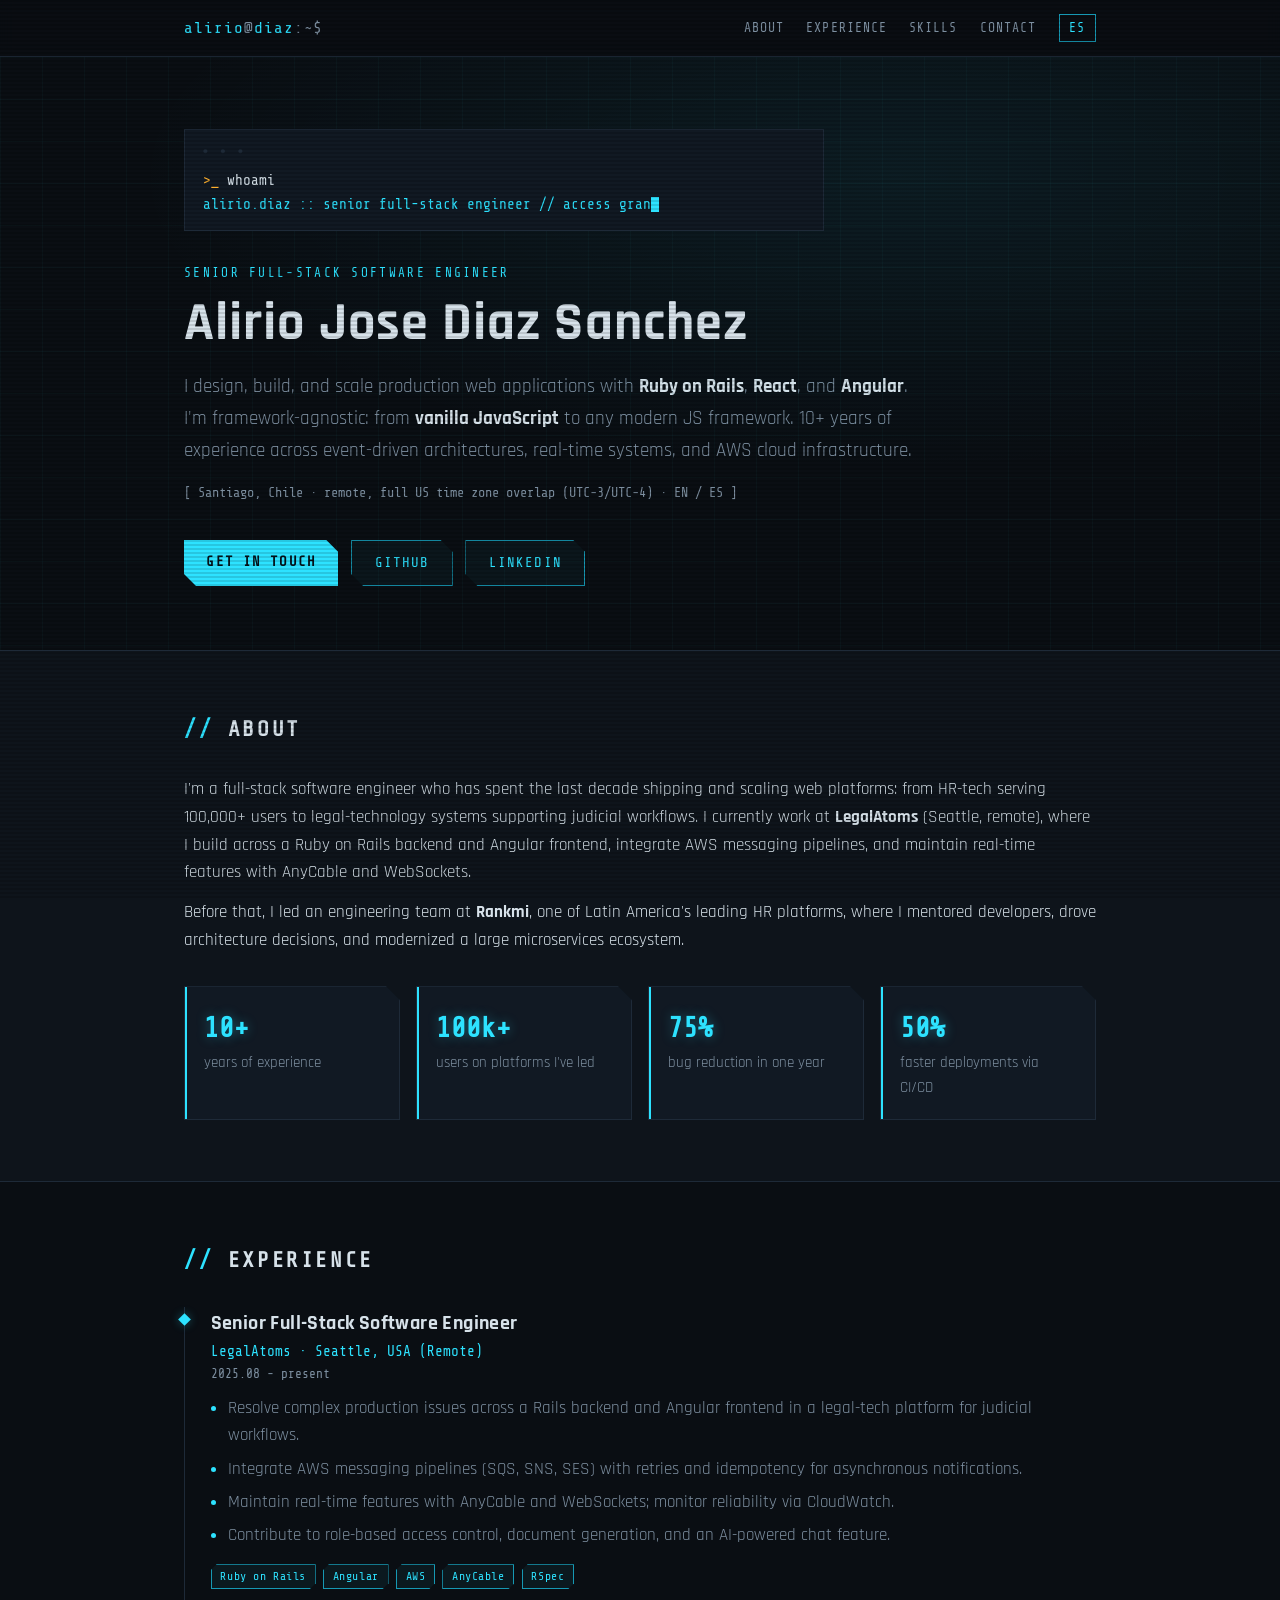
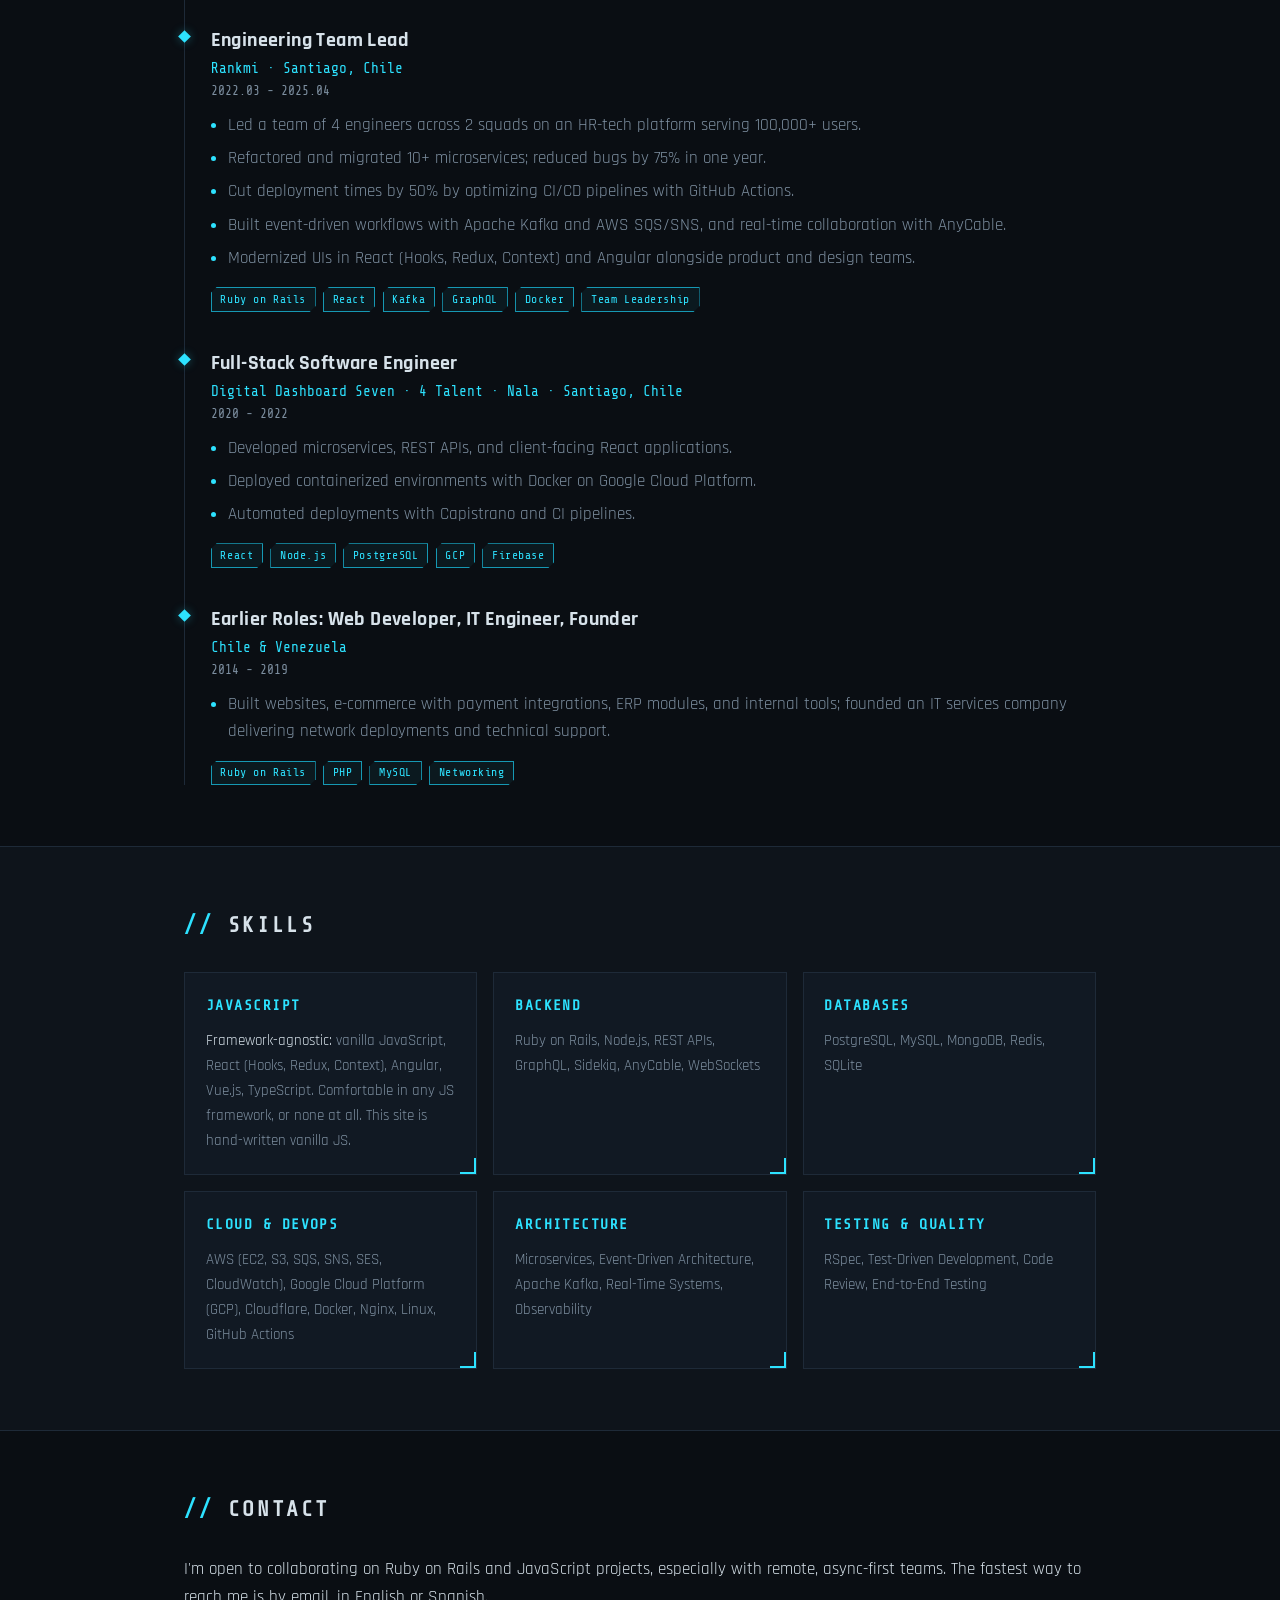
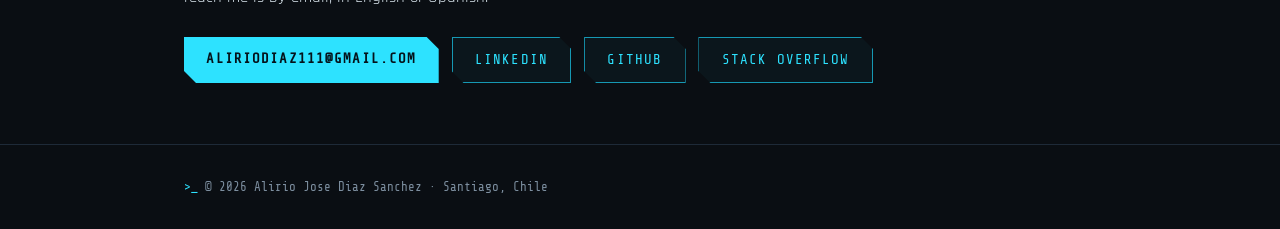
==== index.html @ b6ef4b98 "Add personal website: bilingual (EN/ES) portfolio with SEO Co-Authored-By: Claude Fable 5 <noreply@a" ====
<!DOCTYPE html>
<html lang="en">
<head>
  <meta charset="UTF-8">
  <meta name="viewport" content="width=device-width, initial-scale=1.0">
  <title>Alirio Diaz | Senior Full-Stack Software Engineer | Ruby on Rails · React · Angular</title>
  <meta name="description" content="Alirio Jose Diaz Sanchez is a Senior Full-Stack Software Engineer in Santiago, Chile with 10+ years of experience building and scaling web applications with Ruby on Rails, React, Angular, vanilla JavaScript, and AWS.">
  <meta name="author" content="Alirio Jose Diaz Sanchez">
  <meta name="theme-color" content="#0a0e13">
  <link rel="canonical" href="https://aliriods.github.io/">
  <link rel="alternate" hreflang="en" href="https://aliriods.github.io/">
  <link rel="alternate" hreflang="es" href="https://aliriods.github.io/es/">
  <link rel="alternate" hreflang="x-default" href="https://aliriods.github.io/">

  <!-- Open Graph -->
  <meta property="og:type" content="profile">
  <meta property="og:title" content="Alirio Diaz | Senior Full-Stack Software Engineer">
  <meta property="og:description" content="10+ years building and scaling production web applications with Ruby on Rails, React, Angular, and AWS. Framework-agnostic JavaScript engineer. Based in Santiago, Chile, remote and async-first.">
  <meta property="og:url" content="https://aliriods.github.io/">
  <meta property="og:site_name" content="Alirio Diaz">
  <meta property="og:locale" content="en_US">
  <meta property="og:locale:alternate" content="es_ES">

  <!-- Twitter Card -->
  <meta name="twitter:card" content="summary">
  <meta name="twitter:title" content="Alirio Diaz | Senior Full-Stack Software Engineer">
  <meta name="twitter:description" content="10+ years building and scaling production web applications with Ruby on Rails, React, Angular, and AWS.">

  <!-- Structured data: tells Google who you are -->
  <script type="application/ld+json">
  {
    "@context": "https://schema.org",
    "@type": "Person",
    "name": "Alirio Jose Diaz Sanchez",
    "alternateName": "Alirio Diaz",
    "jobTitle": "Senior Full-Stack Software Engineer",
    "url": "https://aliriods.github.io/",
    "email": "mailto:aliriodiaz111@gmail.com",
    "address": {
      "@type": "PostalAddress",
      "addressLocality": "Santiago",
      "addressCountry": "CL"
    },
    "worksFor": {
      "@type": "Organization",
      "name": "LegalAtoms"
    },
    "alumniOf": {
      "@type": "CollegeOrUniversity",
      "name": "Universidad Nacional Experimental Politécnica de la Fuerza Armada (UNEFA)"
    },
    "knowsAbout": ["Ruby on Rails", "React", "Angular", "JavaScript", "TypeScript", "PostgreSQL", "AWS", "Google Cloud Platform", "Cloudflare", "Apache Kafka", "Docker", "GraphQL", "Microservices", "Event-Driven Architecture"],
    "knowsLanguage": ["es", "en"],
    "sameAs": [
      "https://github.com/AlirioDS",
      "https://www.linkedin.com/in/alirio-diaz",
      "https://stackoverflow.com/users/6620037/alirio-diaz"
    ]
  }
  </script>

  <link rel="preconnect" href="https://fonts.googleapis.com">
  <link rel="preconnect" href="https://fonts.gstatic.com" crossorigin>
  <link href="https://fonts.googleapis.com/css2?family=Rajdhani:wght@400;600;700&family=Share+Tech+Mono&display=swap" rel="stylesheet">
  <link rel="stylesheet" href="style.css">
</head>
<body>

<nav>
  <div class="container">
    <a class="brand" href="#">alirio<span>@</span>diaz<span>:~$</span></a>
    <div class="links">
      <a href="#about">About</a>
      <a href="#experience">Experience</a>
      <a href="#skills">Skills</a>
      <a href="#contact">Contact</a>
      <a class="lang" href="/es/" hreflang="es" lang="es">ES</a>
    </div>
  </div>
</nav>

<header class="hero">
  <div class="container">
    <div class="terminal" aria-hidden="true">
      <span class="prompt">&gt;_</span> <span class="cmd">whoami</span>
      <span class="out" id="term-out" data-text="alirio.diaz :: senior full-stack engineer // access granted"></span>
    </div>
    <p class="kicker">Senior Full-Stack Software Engineer</p>
    <h1><span class="glitch" data-text="Alirio Jose Diaz Sanchez">Alirio Jose Diaz Sanchez</span></h1>
    <p class="tagline">I design, build, and scale production web applications with <strong>Ruby on Rails</strong>, <strong>React</strong>, and <strong>Angular</strong>. I'm framework-agnostic: from <strong>vanilla JavaScript</strong> to any modern JS framework. 10+ years of experience across event-driven architectures, real-time systems, and AWS cloud infrastructure.</p>
    <p class="meta">[ Santiago, Chile · remote, full US time zone overlap (UTC-3/UTC-4) · EN / ES ]</p>
    <div class="actions">
      <a class="btn primary" href="mailto:aliriodiaz111@gmail.com">Get in touch</a>
      <a class="btn ghost" href="https://github.com/AlirioDS" rel="me">GitHub</a>
      <a class="btn ghost" href="https://www.linkedin.com/in/alirio-diaz" rel="me">LinkedIn</a>
    </div>
  </div>
</header>

<section class="alt" id="about">
  <div class="container reveal">
    <h2>About</h2>
    <p>I'm a full-stack software engineer who has spent the last decade shipping and scaling web platforms: from HR-tech serving 100,000+ users to legal-technology systems supporting judicial workflows. I currently work at <strong>LegalAtoms</strong> (Seattle, remote), where I build across a Ruby on Rails backend and Angular frontend, integrate AWS messaging pipelines, and maintain real-time features with AnyCable and WebSockets.</p>
    <p style="margin-top:0.75rem;">Before that, I led an engineering team at <strong>Rankmi</strong>, one of Latin America's leading HR platforms, where I mentored developers, drove architecture decisions, and modernized a large microservices ecosystem.</p>
    <div class="stats">
      <div class="stat"><div class="num">10+</div><div class="label">years of experience</div></div>
      <div class="stat"><div class="num">100k+</div><div class="label">users on platforms I've led</div></div>
      <div class="stat"><div class="num">75%</div><div class="label">bug reduction in one year</div></div>
      <div class="stat"><div class="num">50%</div><div class="label">faster deployments via CI/CD</div></div>
    </div>
  </div>
</section>

<section id="experience">
  <div class="container">
    <h2>Experience</h2>

    <div class="job reveal">
      <h3>Senior Full-Stack Software Engineer</h3>
      <p class="org">LegalAtoms · Seattle, USA (Remote)</p>
      <p class="period">2025.08 - present</p>
      <ul>
        <li>Resolve complex production issues across a Rails backend and Angular frontend in a legal-tech platform for judicial workflows.</li>
        <li>Integrate AWS messaging pipelines (SQS, SNS, SES) with retries and idempotency for asynchronous notifications.</li>
        <li>Maintain real-time features with AnyCable and WebSockets; monitor reliability via CloudWatch.</li>
        <li>Contribute to role-based access control, document generation, and an AI-powered chat feature.</li>
      </ul>
      <div class="tags"><span class="tag">Ruby on Rails</span><span class="tag">Angular</span><span class="tag">AWS</span><span class="tag">AnyCable</span><span class="tag">RSpec</span></div>
    </div>

    <div class="job reveal">
      <h3>Engineering Team Lead</h3>
      <p class="org">Rankmi · Santiago, Chile</p>
      <p class="period">2022.03 - 2025.04</p>
      <ul>
        <li>Led a team of 4 engineers across 2 squads on an HR-tech platform serving 100,000+ users.</li>
        <li>Refactored and migrated 10+ microservices; reduced bugs by 75% in one year.</li>
        <li>Cut deployment times by 50% by optimizing CI/CD pipelines with GitHub Actions.</li>
        <li>Built event-driven workflows with Apache Kafka and AWS SQS/SNS, and real-time collaboration with AnyCable.</li>
        <li>Modernized UIs in React (Hooks, Redux, Context) and Angular alongside product and design teams.</li>
      </ul>
      <div class="tags"><span class="tag">Ruby on Rails</span><span class="tag">React</span><span class="tag">Kafka</span><span class="tag">GraphQL</span><span class="tag">Docker</span><span class="tag">Team Leadership</span></div>
    </div>

    <div class="job reveal">
      <h3>Full-Stack Software Engineer</h3>
      <p class="org">Digital Dashboard Seven · 4 Talent · Nala · Santiago, Chile</p>
      <p class="period">2020 - 2022</p>
      <ul>
        <li>Developed microservices, REST APIs, and client-facing React applications.</li>
        <li>Deployed containerized environments with Docker on Google Cloud Platform.</li>
        <li>Automated deployments with Capistrano and CI pipelines.</li>
      </ul>
      <div class="tags"><span class="tag">React</span><span class="tag">Node.js</span><span class="tag">PostgreSQL</span><span class="tag">GCP</span><span class="tag">Firebase</span></div>
    </div>

    <div class="job reveal">
      <h3>Earlier Roles: Web Developer, IT Engineer, Founder</h3>
      <p class="org">Chile &amp; Venezuela</p>
      <p class="period">2014 - 2019</p>
      <ul>
        <li>Built websites, e-commerce with payment integrations, ERP modules, and internal tools; founded an IT services company delivering network deployments and technical support.</li>
      </ul>
      <div class="tags"><span class="tag">Ruby on Rails</span><span class="tag">PHP</span><span class="tag">MySQL</span><span class="tag">Networking</span></div>
    </div>
  </div>
</section>

<section class="alt" id="skills">
  <div class="container">
    <h2>Skills</h2>
    <div class="skills-grid">
      <div class="skill-card reveal"><h3>JavaScript</h3><p><span class="hl">Framework-agnostic:</span> vanilla JavaScript, React (Hooks, Redux, Context), Angular, Vue.js, TypeScript. Comfortable in any JS framework, or none at all. This site is hand-written vanilla JS.</p></div>
      <div class="skill-card reveal"><h3>Backend</h3><p>Ruby on Rails, Node.js, REST APIs, GraphQL, Sidekiq, AnyCable, WebSockets</p></div>
      <div class="skill-card reveal"><h3>Databases</h3><p>PostgreSQL, MySQL, MongoDB, Redis, SQLite</p></div>
      <div class="skill-card reveal"><h3>Cloud &amp; DevOps</h3><p>AWS (EC2, S3, SQS, SNS, SES, CloudWatch), Google Cloud Platform (GCP), Cloudflare, Docker, Nginx, Linux, GitHub Actions</p></div>
      <div class="skill-card reveal"><h3>Architecture</h3><p>Microservices, Event-Driven Architecture, Apache Kafka, Real-Time Systems, Observability</p></div>
      <div class="skill-card reveal"><h3>Testing &amp; Quality</h3><p>RSpec, Test-Driven Development, Code Review, End-to-End Testing</p></div>
    </div>
  </div>
</section>

<section id="contact">
  <div class="container reveal">
    <h2>Contact</h2>
    <p>I'm open to collaborating on Ruby on Rails and JavaScript projects, especially with remote, async-first teams. The fastest way to reach me is by email, in English or Spanish.</p>
    <div class="contact-links">
      <a class="btn primary" href="mailto:aliriodiaz111@gmail.com">aliriodiaz111@gmail.com</a>
      <a class="btn ghost" href="https://www.linkedin.com/in/alirio-diaz" rel="me">LinkedIn</a>
      <a class="btn ghost" href="https://github.com/AlirioDS" rel="me">GitHub</a>
      <a class="btn ghost" href="https://stackoverflow.com/users/6620037/alirio-diaz" rel="me">Stack Overflow</a>
    </div>
  </div>
</section>

<footer>
  <div class="container">
    <span class="accent">&gt;_</span> © 2026 Alirio Jose Diaz Sanchez · Santiago, Chile
  </div>
</footer>

<script src="app.js"></script>
</body>
</html>
---- style.css ----
/* ── ctOS-inspired theme ─────────────────────────────────────── */
:root {
  --bg: #0a0e13;
  --bg-alt: #0e141b;
  --panel: #111923;
  --text: #d7e2ea;
  --text-muted: #7d8fa0;
  --accent: #2de2ff;
  --accent-dim: #1698b3;
  --accent-glow: rgba(45, 226, 255, 0.35);
  --warn: #ffb02e;
  --border: #1e2a38;
  --mono: "Share Tech Mono", Consolas, Monaco, monospace;
  --sans: "Rajdhani", "Segoe UI", sans-serif;
}
* { margin: 0; padding: 0; box-sizing: border-box; }
html { scroll-behavior: smooth; }
body {
  font-family: var(--sans);
  background: var(--bg);
  color: var(--text);
  line-height: 1.65;
  font-size: 1.05rem;
  overflow-x: hidden;
}

/* scanlines overlay */
body::after {
  content: "";
  position: fixed; inset: 0;
  pointer-events: none;
  background: repeating-linear-gradient(
    0deg, transparent 0 2px, rgba(0, 0, 0, 0.12) 2px 4px
  );
  z-index: 999;
}

.container { max-width: 960px; margin: 0 auto; padding: 0 1.5rem; }
::selection { background: var(--accent); color: #04121a; }

a { color: var(--accent); }

/* ── nav ─────────────────────────────────────────────────────── */
nav {
  position: sticky; top: 0; z-index: 10;
  background: rgba(10, 14, 19, 0.9);
  backdrop-filter: blur(8px);
  border-bottom: 1px solid var(--border);
}
nav .container { display: flex; align-items: center; justify-content: space-between; height: 3.5rem; }
nav .brand {
  font-family: var(--mono); font-size: 1rem;
  color: var(--accent); text-decoration: none; letter-spacing: 0.06em;
}
nav .brand span { color: var(--text-muted); }
nav .links { display: flex; align-items: center; }
nav .links a {
  color: var(--text-muted); text-decoration: none; margin-left: 1.4rem;
  font-family: var(--mono); font-size: 0.82rem; text-transform: uppercase; letter-spacing: 0.08em;
}
nav .links a:hover { color: var(--accent); text-shadow: 0 0 8px var(--accent-glow); }
nav .lang {
  border: 1px solid var(--accent-dim); padding: 0.15rem 0.6rem;
  color: var(--accent) !important;
}
nav .lang:hover { background: var(--accent); color: #04121a !important; }

/* ── hero ────────────────────────────────────────────────────── */
header.hero { padding: 4.5rem 0 4rem; position: relative; }
header.hero::before {
  content: "";
  position: absolute; inset: 0;
  background:
    radial-gradient(ellipse 60% 50% at 70% 20%, rgba(45, 226, 255, 0.07), transparent),
    linear-gradient(rgba(45,226,255,0.03) 1px, transparent 1px),
    linear-gradient(90deg, rgba(45,226,255,0.03) 1px, transparent 1px);
  background-size: auto, 42px 42px, 42px 42px;
  pointer-events: none;
}
.terminal {
  font-family: var(--mono); font-size: 0.9rem;
  border: 1px solid var(--border); background: var(--panel);
  padding: 0.85rem 1.1rem; margin-bottom: 2rem; max-width: 640px;
  position: relative;
}
.terminal::before {
  content: "● ● ●"; display: block; color: var(--border);
  font-size: 0.6rem; letter-spacing: 0.35em; margin-bottom: 0.6rem;
}
.terminal .prompt { color: var(--warn); }
.terminal .cmd { color: var(--text); }
.terminal .out { color: var(--accent); display: block; min-height: 1.4em; }
.cursor { display: inline-block; width: 0.55em; height: 1.05em; background: var(--accent); vertical-align: text-bottom; animation: blink 1s steps(1) infinite; }
@keyframes blink { 50% { opacity: 0; } }

.hero .kicker {
  font-family: var(--mono); color: var(--accent);
  letter-spacing: 0.18em; text-transform: uppercase; font-size: 0.8rem;
}
.hero h1 {
  font-size: clamp(2.1rem, 6vw, 3.4rem); line-height: 1.1;
  margin: 0.6rem 0 1.1rem; font-weight: 700; letter-spacing: 0.02em;
  position: relative;
}

/* glitch */
.glitch { position: relative; display: inline-block; }
.glitch::before, .glitch::after {
  content: attr(data-text);
  position: absolute; inset: 0; overflow: hidden;
  clip-path: inset(50% 0 50% 0); opacity: 0;
}
.glitch::before { color: var(--accent); transform: translate(-2px, -2px); }
.glitch::after { color: var(--warn); transform: translate(2px, 2px); }
.glitch.glitching::before, .glitch.glitching::after { opacity: 0.85; animation: glitch-slice 0.35s steps(3) both; }
@keyframes glitch-slice {
  0%   { clip-path: inset(10% 0 80% 0); }
  33%  { clip-path: inset(60% 0 15% 0); }
  66%  { clip-path: inset(30% 0 55% 0); }
  100% { clip-path: inset(85% 0 5% 0); }
}

.hero p.tagline { font-size: 1.2rem; color: var(--text-muted); max-width: 46rem; }
.hero p.tagline strong { color: var(--text); }
.hero .meta { margin-top: 1rem; color: var(--text-muted); font-family: var(--mono); font-size: 0.85rem; }
.hero .actions { margin-top: 2.2rem; display: flex; gap: 0.8rem; flex-wrap: wrap; }

.btn {
  display: inline-block; padding: 0.65rem 1.4rem; text-decoration: none;
  font-family: var(--mono); font-size: 0.88rem; text-transform: uppercase; letter-spacing: 0.08em;
  clip-path: polygon(0 0, calc(100% - 12px) 0, 100% 12px, 100% 100%, 12px 100%, 0 calc(100% - 12px));
  transition: box-shadow 0.15s, background 0.15s, color 0.15s;
}
.btn.primary { background: var(--accent); color: #04121a; font-weight: 700; }
.btn.primary:hover { box-shadow: 0 0 18px var(--accent-glow); }
.btn.ghost { border: 1px solid var(--accent-dim); color: var(--accent); background: rgba(45,226,255,0.04); }
.btn.ghost:hover { background: rgba(45,226,255,0.12); box-shadow: 0 0 12px var(--accent-glow); }

/* ── sections ────────────────────────────────────────────────── */
section { padding: 3.8rem 0; }
section.alt { background: var(--bg-alt); border-top: 1px solid var(--border); border-bottom: 1px solid var(--border); }
h2 {
  font-family: var(--mono); font-size: 1.35rem; margin-bottom: 1.8rem;
  text-transform: uppercase; letter-spacing: 0.12em; color: var(--text);
}
h2::before { content: "// "; color: var(--accent); }

/* fade-in only when JS is running — content stays visible without it */
.js .reveal { opacity: 0; transform: translateY(18px); transition: opacity 0.5s, transform 0.5s; }
.js .reveal.visible { opacity: 1; transform: none; }

/* stats */
.stats { display: grid; grid-template-columns: repeat(auto-fit, minmax(180px, 1fr)); gap: 1rem; margin-top: 2rem; }
.stat {
  background: var(--panel); border: 1px solid var(--border); padding: 1.2rem;
  position: relative;
  clip-path: polygon(0 0, calc(100% - 14px) 0, 100% 14px, 100% 100%, 0 100%);
}
.stat::before { content: ""; position: absolute; left: 0; top: 0; bottom: 0; width: 2px; background: var(--accent); }
.stat .num { font-family: var(--mono); font-size: 1.7rem; font-weight: 700; color: var(--accent); text-shadow: 0 0 12px var(--accent-glow); }
.stat .label { color: var(--text-muted); font-size: 0.92rem; }

/* experience */
.job { border-left: 1px solid var(--border); padding: 0 0 2.2rem 1.6rem; position: relative; }
.job:last-child { padding-bottom: 0; }
.job::before {
  content: ""; position: absolute; left: -5px; top: 8px;
  width: 9px; height: 9px; background: var(--accent);
  transform: rotate(45deg); box-shadow: 0 0 10px var(--accent-glow);
}
.job h3 { font-size: 1.25rem; font-weight: 700; letter-spacing: 0.02em; }
.job .org { color: var(--accent); font-family: var(--mono); font-size: 0.9rem; }
.job .period { color: var(--text-muted); font-family: var(--mono); font-size: 0.8rem; margin-bottom: 0.6rem; }
.job ul { margin: 0.5rem 0 0.9rem 1.1rem; color: var(--text-muted); }
.job li { margin-bottom: 0.35rem; }
.job li::marker { color: var(--accent); }
.tags { display: flex; flex-wrap: wrap; gap: 0.45rem; }
.tag {
  font-family: var(--mono); font-size: 0.72rem; letter-spacing: 0.05em;
  color: var(--accent); border: 1px solid var(--accent-dim);
  padding: 0.12rem 0.55rem; background: rgba(45,226,255,0.05);
  clip-path: polygon(6px 0, 100% 0, 100% calc(100% - 6px), calc(100% - 6px) 100%, 0 100%, 0 6px);
}

/* skills */
.skills-grid { display: grid; grid-template-columns: repeat(auto-fit, minmax(260px, 1fr)); gap: 1rem; }
.skill-card {
  background: var(--panel); border: 1px solid var(--border); padding: 1.3rem;
  position: relative;
}
.skill-card::after {
  content: ""; position: absolute; right: 0; bottom: 0;
  width: 14px; height: 14px;
  border-right: 2px solid var(--accent); border-bottom: 2px solid var(--accent);
}
.skill-card h3 { font-family: var(--mono); font-size: 0.92rem; margin-bottom: 0.6rem; color: var(--accent); text-transform: uppercase; letter-spacing: 0.1em; }
.skill-card p { color: var(--text-muted); font-size: 0.95rem; }
.skill-card .hl { color: var(--text); }

/* contact */
.contact-links { display: flex; flex-wrap: wrap; gap: 0.8rem; margin-top: 1.6rem; }

footer {
  border-top: 1px solid var(--border); padding: 2rem 0;
  color: var(--text-muted); font-family: var(--mono); font-size: 0.78rem;
}
footer .accent { color: var(--accent); }

@media (max-width: 640px) {
  nav .container {
    flex-wrap: wrap; height: auto;
    padding-top: 0.55rem; padding-bottom: 0.65rem; row-gap: 0.25rem;
  }
  nav .brand { font-size: 0.88rem; }
  nav .links { display: flex; flex-wrap: wrap; gap: 0.45rem 1rem; width: 100%; }
  nav .links a { margin-left: 0; font-size: 0.74rem; }
  header.hero { padding: 3rem 0 2.5rem; }
}
@media (prefers-reduced-motion: reduce) {
  .js .reveal { opacity: 1; transform: none; transition: none; }
  .cursor { animation: none; }
  .glitch.glitching::before, .glitch.glitching::after { animation: none; opacity: 0; }
}
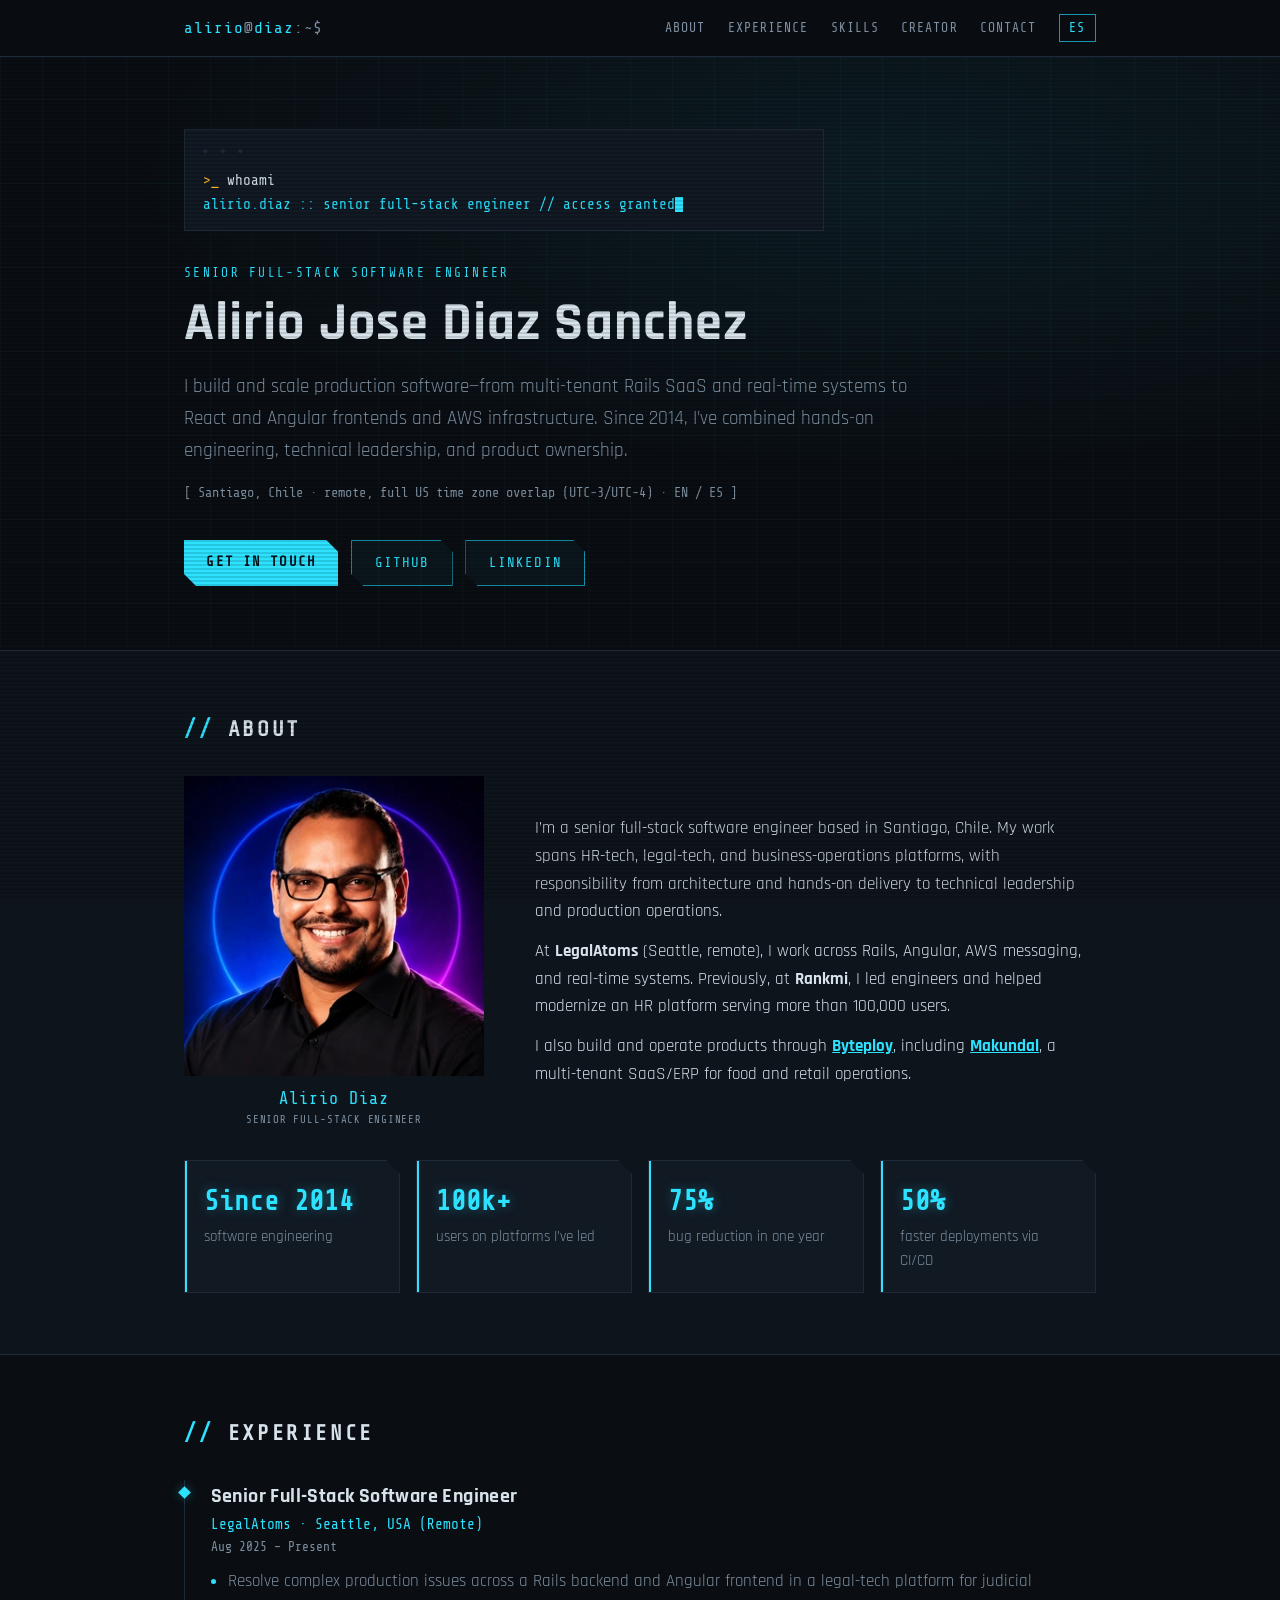
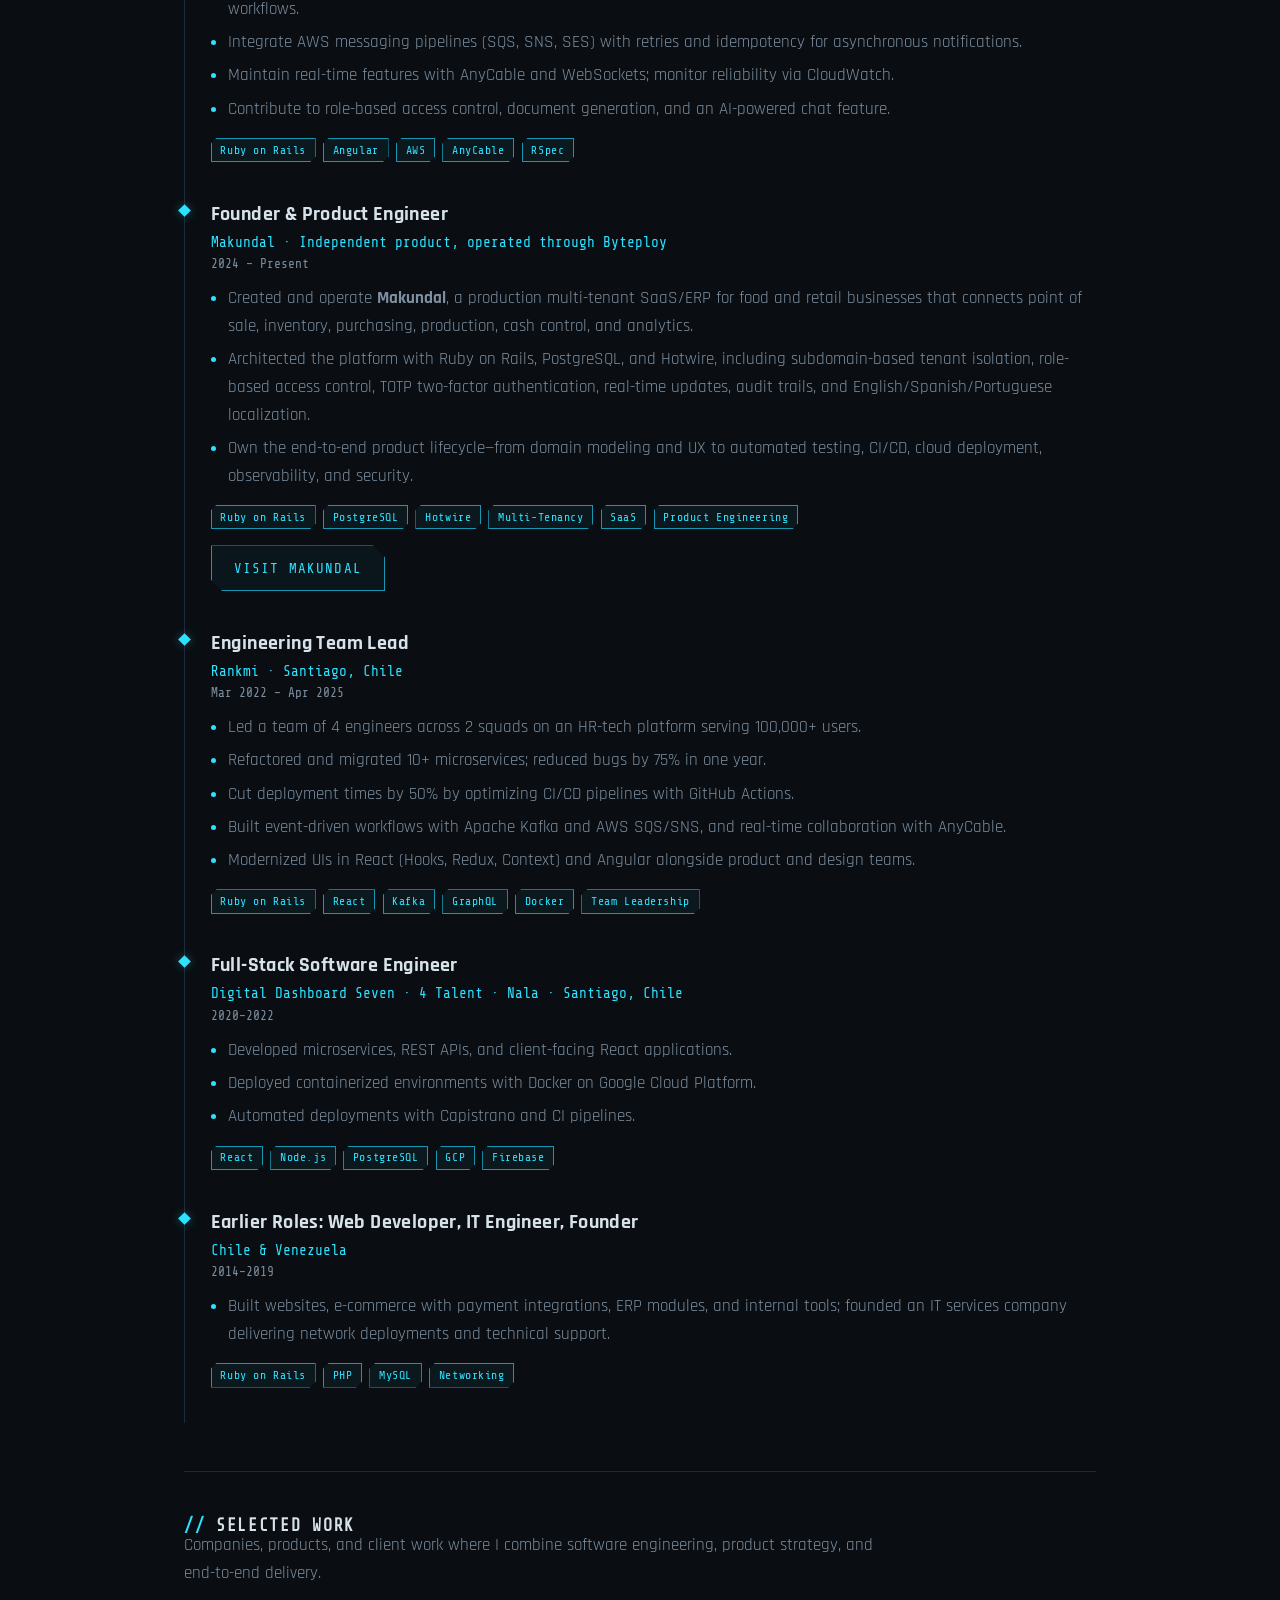
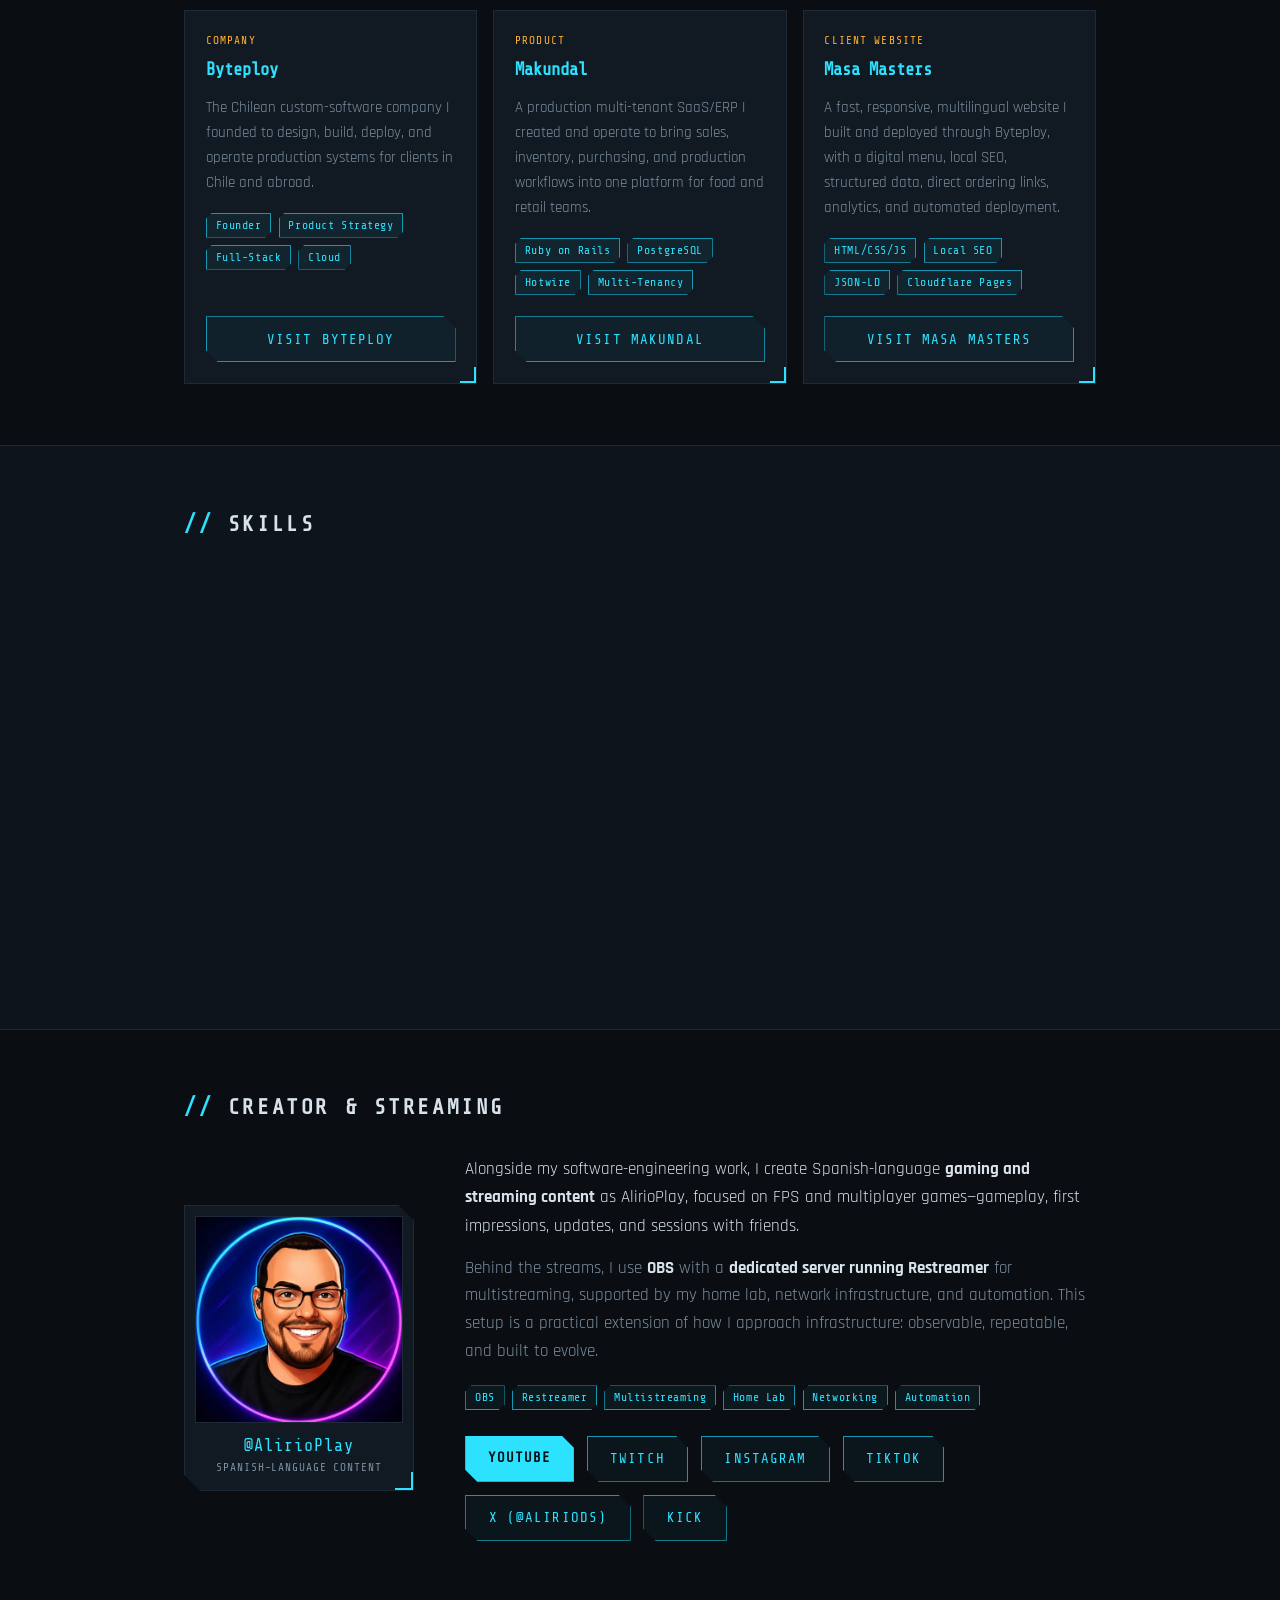
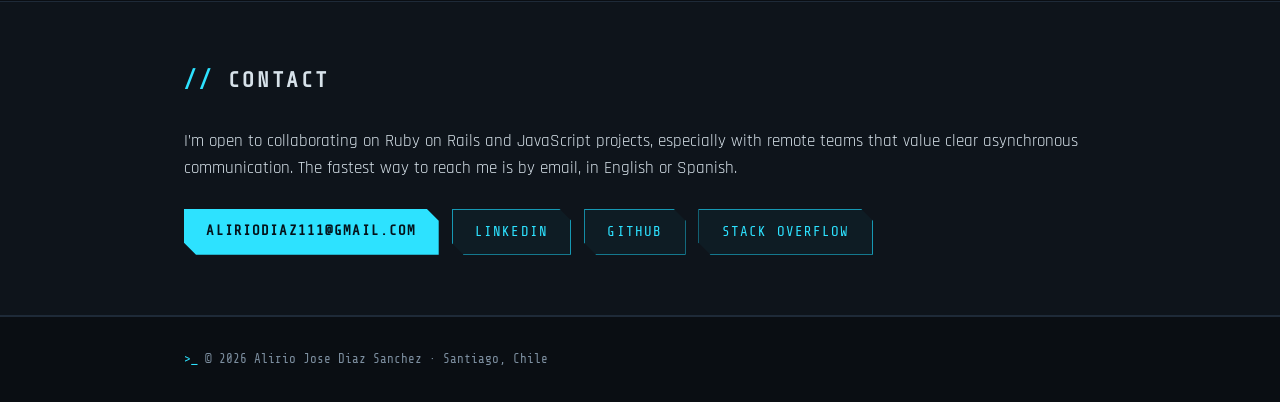
==== commit 33dcf9e6: "Add bilingual creator section and portfolio updates" ====
--- a/index.html
+++ b/index.html
@@ -3,10 +3,11 @@
 <head>
   <meta charset="UTF-8">
   <meta name="viewport" content="width=device-width, initial-scale=1.0">
-  <title>Alirio Diaz | Senior Full-Stack Software Engineer | Ruby on Rails · React · Angular</title>
-  <meta name="description" content="Alirio Jose Diaz Sanchez is a Senior Full-Stack Software Engineer in Santiago, Chile with 10+ years of experience building and scaling web applications with Ruby on Rails, React, Angular, vanilla JavaScript, and AWS.">
+  <title>Alirio Diaz | Senior Full-Stack Engineer — Rails &amp; JavaScript</title>
+  <meta name="description" content="Senior full-stack engineer in Santiago with 10+ years building Rails, React and AWS platforms. Founder of Byteploy and creator of the Makundal SaaS/ERP.">
   <meta name="author" content="Alirio Jose Diaz Sanchez">
   <meta name="theme-color" content="#0a0e13">
+  <link rel="icon" type="image/png" sizes="64x64" href="assets/favicon.png">
   <link rel="canonical" href="https://aliriods.github.io/">
   <link rel="alternate" hreflang="en" href="https://aliriods.github.io/">
   <link rel="alternate" hreflang="es" href="https://aliriods.github.io/es/">
@@ -14,54 +15,104 @@
 
   <!-- Open Graph -->
   <meta property="og:type" content="profile">
-  <meta property="og:title" content="Alirio Diaz | Senior Full-Stack Software Engineer">
-  <meta property="og:description" content="10+ years building and scaling production web applications with Ruby on Rails, React, Angular, and AWS. Framework-agnostic JavaScript engineer. Based in Santiago, Chile, remote and async-first.">
+  <meta property="og:title" content="Alirio Diaz | Senior Full-Stack Engineer — Rails &amp; JavaScript">
+  <meta property="og:description" content="Senior full-stack engineer in Santiago with 10+ years building Rails, React and AWS platforms. Founder of Byteploy and creator of the Makundal SaaS/ERP.">
   <meta property="og:url" content="https://aliriods.github.io/">
   <meta property="og:site_name" content="Alirio Diaz">
+  <meta property="og:image" content="https://aliriods.github.io/assets/alirio-diaz-profile.webp">
+  <meta property="og:image:width" content="1254">
+  <meta property="og:image:height" content="1254">
+  <meta property="og:image:alt" content="Professional portrait of Alirio Diaz">
   <meta property="og:locale" content="en_US">
   <meta property="og:locale:alternate" content="es_ES">
 
   <!-- Twitter Card -->
   <meta name="twitter:card" content="summary">
-  <meta name="twitter:title" content="Alirio Diaz | Senior Full-Stack Software Engineer">
-  <meta name="twitter:description" content="10+ years building and scaling production web applications with Ruby on Rails, React, Angular, and AWS.">
-
-  <!-- Structured data: tells Google who you are -->
+  <meta name="twitter:creator" content="@AlirioDS">
+  <meta name="twitter:title" content="Alirio Diaz | Senior Full-Stack Engineer — Rails &amp; JavaScript">
+  <meta name="twitter:description" content="Senior full-stack engineer in Santiago with 10+ years building Rails, React and AWS platforms. Founder of Byteploy and creator of the Makundal SaaS/ERP.">
+  <meta name="twitter:image" content="https://aliriods.github.io/assets/alirio-diaz-profile.webp">
+  <meta name="twitter:image:alt" content="Professional portrait of Alirio Diaz">
+
+  <!-- Structured data -->
   <script type="application/ld+json">
   {
     "@context": "https://schema.org",
-    "@type": "Person",
-    "name": "Alirio Jose Diaz Sanchez",
-    "alternateName": "Alirio Diaz",
-    "jobTitle": "Senior Full-Stack Software Engineer",
-    "url": "https://aliriods.github.io/",
-    "email": "mailto:aliriodiaz111@gmail.com",
-    "address": {
-      "@type": "PostalAddress",
-      "addressLocality": "Santiago",
-      "addressCountry": "CL"
-    },
-    "worksFor": {
-      "@type": "Organization",
-      "name": "LegalAtoms"
-    },
-    "alumniOf": {
-      "@type": "CollegeOrUniversity",
-      "name": "Universidad Nacional Experimental Politécnica de la Fuerza Armada (UNEFA)"
-    },
-    "knowsAbout": ["Ruby on Rails", "React", "Angular", "JavaScript", "TypeScript", "PostgreSQL", "AWS", "Google Cloud Platform", "Cloudflare", "Apache Kafka", "Docker", "GraphQL", "Microservices", "Event-Driven Architecture"],
-    "knowsLanguage": ["es", "en"],
-    "sameAs": [
-      "https://github.com/AlirioDS",
-      "https://www.linkedin.com/in/alirio-diaz",
-      "https://stackoverflow.com/users/6620037/alirio-diaz"
+    "@graph": [
+      {
+        "@type": "WebSite",
+        "@id": "https://aliriods.github.io/#website",
+        "url": "https://aliriods.github.io/",
+        "name": "Alirio Diaz",
+        "alternateName": ["AlirioDS", "aliriods.github.io"],
+        "inLanguage": ["en", "es"],
+        "creator": { "@id": "https://aliriods.github.io/#person" }
+      },
+      {
+        "@type": "ProfilePage",
+        "@id": "https://aliriods.github.io/#profile",
+        "url": "https://aliriods.github.io/",
+        "name": "Alirio Diaz | Senior Full-Stack Engineer",
+        "isPartOf": { "@id": "https://aliriods.github.io/#website" },
+        "inLanguage": "en",
+        "dateModified": "2026-08-31",
+        "mainEntity": { "@id": "https://aliriods.github.io/#person" }
+      },
+      {
+        "@type": "Person",
+        "@id": "https://aliriods.github.io/#person",
+        "name": "Alirio Jose Diaz Sanchez",
+        "alternateName": ["Alirio Diaz", "AlirioDS", "AlirioPlay"],
+        "description": "Senior full-stack engineer in Santiago with 10+ years building Rails, React and AWS platforms. Founder of Byteploy and creator of Makundal.",
+        "jobTitle": "Senior Full-Stack Software Engineer",
+        "url": "https://aliriods.github.io/",
+        "image": {
+          "@type": "ImageObject",
+          "url": "https://aliriods.github.io/assets/alirio-diaz-profile.webp",
+          "width": 1254,
+          "height": 1254,
+          "caption": "Professional portrait of Alirio Diaz"
+        },
+        "email": "mailto:aliriodiaz111@gmail.com",
+        "address": {
+          "@type": "PostalAddress",
+          "addressLocality": "Santiago",
+          "addressCountry": "CL"
+        },
+        "worksFor": {
+          "@type": "Organization",
+          "name": "LegalAtoms"
+        },
+        "affiliation": {
+          "@type": "Organization",
+          "name": "Byteploy Technology Services",
+          "url": "https://byteploy.com/"
+        },
+        "alumniOf": {
+          "@type": "CollegeOrUniversity",
+          "name": "Universidad Nacional Experimental Politécnica de la Fuerza Armada (UNEFA)"
+        },
+        "knowsAbout": ["Ruby on Rails", "React", "Angular", "JavaScript", "TypeScript", "PostgreSQL", "AWS", "Google Cloud Platform", "Cloudflare", "Apache Kafka", "Docker", "GraphQL", "Microservices", "Event-Driven Architecture", "Multi-Tenant SaaS", "ERP Systems", "Hotwire", "Product Engineering"],
+        "knowsLanguage": ["es", "en"],
+        "sameAs": [
+          "https://github.com/AlirioDS",
+          "https://www.linkedin.com/in/alirio-diaz",
+          "https://stackoverflow.com/users/6620037/alirio-diaz",
+          "https://www.youtube.com/@AlirioPlay",
+          "https://www.twitch.tv/alirioplay",
+          "https://www.instagram.com/alirioplay/",
+          "https://www.tiktok.com/@alirioplay",
+          "https://x.com/AlirioDS",
+          "https://kick.com/alirioplay"
+        ]
+      }
     ]
   }
   </script>
 
-  <link rel="preconnect" href="https://fonts.googleapis.com">
-  <link rel="preconnect" href="https://fonts.gstatic.com" crossorigin>
-  <link href="https://fonts.googleapis.com/css2?family=Rajdhani:wght@400;600;700&family=Share+Tech+Mono&display=swap" rel="stylesheet">
+  <link rel="preload" href="assets/fonts/rajdhani-latin-400.woff2" as="font" type="font/woff2" crossorigin>
+  <link rel="preload" href="assets/fonts/rajdhani-latin-700.woff2" as="font" type="font/woff2" crossorigin>
+  <link rel="preload" href="assets/fonts/share-tech-mono-latin-400.woff2" as="font" type="font/woff2" crossorigin>
   <link rel="stylesheet" href="style.css">
 </head>
 <body>
@@ -73,8 +124,9 @@
       <a href="#about">About</a>
       <a href="#experience">Experience</a>
       <a href="#skills">Skills</a>
+      <a href="#creator">Creator</a>
       <a href="#contact">Contact</a>
-      <a class="lang" href="/es/" hreflang="es" lang="es">ES</a>
+      <a class="lang" href="es/" hreflang="es" lang="es" aria-label="Switch to Spanish">ES</a>
     </div>
   </div>
 </nav>
@@ -87,24 +139,36 @@
     </div>
     <p class="kicker">Senior Full-Stack Software Engineer</p>
     <h1><span class="glitch" data-text="Alirio Jose Diaz Sanchez">Alirio Jose Diaz Sanchez</span></h1>
-    <p class="tagline">I design, build, and scale production web applications with <strong>Ruby on Rails</strong>, <strong>React</strong>, and <strong>Angular</strong>. I'm framework-agnostic: from <strong>vanilla JavaScript</strong> to any modern JS framework. 10+ years of experience across event-driven architectures, real-time systems, and AWS cloud infrastructure.</p>
+    <p class="tagline">I build and scale production software—from multi-tenant Rails SaaS and real-time systems to React and Angular frontends and AWS infrastructure. Since 2014, I’ve combined hands-on engineering, technical leadership, and product ownership.</p>
     <p class="meta">[ Santiago, Chile · remote, full US time zone overlap (UTC-3/UTC-4) · EN / ES ]</p>
     <div class="actions">
       <a class="btn primary" href="mailto:aliriodiaz111@gmail.com">Get in touch</a>
-      <a class="btn ghost" href="https://github.com/AlirioDS" rel="me">GitHub</a>
-      <a class="btn ghost" href="https://www.linkedin.com/in/alirio-diaz" rel="me">LinkedIn</a>
+      <a class="btn ghost" href="https://github.com/AlirioDS" target="_blank" rel="me noopener noreferrer" aria-label="GitHub (opens in a new tab)">GitHub</a>
+      <a class="btn ghost" href="https://www.linkedin.com/in/alirio-diaz" target="_blank" rel="me noopener noreferrer" aria-label="LinkedIn (opens in a new tab)">LinkedIn</a>
     </div>
   </div>
 </header>
 
 <section class="alt" id="about">
-  <div class="container reveal">
-    <h2>About</h2>
-    <p>I'm a full-stack software engineer who has spent the last decade shipping and scaling web platforms: from HR-tech serving 100,000+ users to legal-technology systems supporting judicial workflows. I currently work at <strong>LegalAtoms</strong> (Seattle, remote), where I build across a Ruby on Rails backend and Angular frontend, integrate AWS messaging pipelines, and maintain real-time features with AnyCable and WebSockets.</p>
-    <p style="margin-top:0.75rem;">Before that, I led an engineering team at <strong>Rankmi</strong>, one of Latin America's leading HR platforms, where I mentored developers, drove architecture decisions, and modernized a large microservices ecosystem.</p>
-    <div class="stats">
-      <div class="stat"><div class="num">10+</div><div class="label">years of experience</div></div>
-      <div class="stat"><div class="num">100k+</div><div class="label">users on platforms I've led</div></div>
+  <div class="container">
+    <h2 class="reveal">About</h2>
+    <div class="about-grid">
+      <figure class="professional-profile">
+        <img src="assets/alirio-diaz-profile.webp" srcset="assets/alirio-diaz-profile-320.webp 320w, assets/alirio-diaz-profile-640.webp 640w, assets/alirio-diaz-profile.webp 1254w" sizes="(max-width: 347px) calc(100vw - 3rem), 300px" alt="Professional portrait of Alirio Jose Diaz Sanchez" width="1254" height="1254" loading="lazy" decoding="async">
+        <figcaption>
+          <span class="profile-name">Alirio Diaz</span>
+          <span class="profile-role">Senior Full-Stack Engineer</span>
+        </figcaption>
+      </figure>
+      <div class="about-copy reveal">
+        <p>I’m a senior full-stack software engineer based in Santiago, Chile. My work spans HR-tech, legal-tech, and business-operations platforms, with responsibility from architecture and hands-on delivery to technical leadership and production operations.</p>
+        <p>At <strong>LegalAtoms</strong> (Seattle, remote), I work across Rails, Angular, AWS messaging, and real-time systems. Previously, at <strong>Rankmi</strong>, I led engineers and helped modernize an HR platform serving more than 100,000 users.</p>
+        <p>I also build and operate products through <a href="https://byteploy.com/" target="_blank" rel="noopener noreferrer" aria-label="Byteploy (opens in a new tab)"><strong>Byteploy</strong></a>, including <a href="https://makundal.com/" target="_blank" rel="noopener noreferrer" aria-label="Makundal (opens in a new tab)"><strong>Makundal</strong></a>, a multi-tenant SaaS/ERP for food and retail operations.</p>
+      </div>
+    </div>
+    <div class="stats reveal">
+      <div class="stat"><div class="num">Since 2014</div><div class="label">software engineering</div></div>
+      <div class="stat"><div class="num">100k+</div><div class="label">users on platforms I’ve led</div></div>
       <div class="stat"><div class="num">75%</div><div class="label">bug reduction in one year</div></div>
       <div class="stat"><div class="num">50%</div><div class="label">faster deployments via CI/CD</div></div>
     </div>
@@ -118,7 +182,7 @@
     <div class="job reveal">
       <h3>Senior Full-Stack Software Engineer</h3>
       <p class="org">LegalAtoms · Seattle, USA (Remote)</p>
-      <p class="period">2025.08 - present</p>
+      <p class="period">Aug 2025 – Present</p>
       <ul>
         <li>Resolve complex production issues across a Rails backend and Angular frontend in a legal-tech platform for judicial workflows.</li>
         <li>Integrate AWS messaging pipelines (SQS, SNS, SES) with retries and idempotency for asynchronous notifications.</li>
@@ -129,9 +193,24 @@
     </div>
 
     <div class="job reveal">
+      <h3>Founder &amp; Product Engineer</h3>
+      <p class="org">Makundal · Independent product, operated through Byteploy</p>
+      <p class="period">2024 – Present</p>
+      <ul>
+        <li>Created and operate <strong>Makundal</strong>, a production multi-tenant SaaS/ERP for food and retail businesses that connects point of sale, inventory, purchasing, production, cash control, and analytics.</li>
+        <li>Architected the platform with Ruby on Rails, PostgreSQL, and Hotwire, including subdomain-based tenant isolation, role-based access control, TOTP two-factor authentication, real-time updates, audit trails, and English/Spanish/Portuguese localization.</li>
+        <li>Own the end-to-end product lifecycle—from domain modeling and UX to automated testing, CI/CD, cloud deployment, observability, and security.</li>
+      </ul>
+      <div class="tags"><span class="tag">Ruby on Rails</span><span class="tag">PostgreSQL</span><span class="tag">Hotwire</span><span class="tag">Multi-Tenancy</span><span class="tag">SaaS</span><span class="tag">Product Engineering</span></div>
+      <div class="job-actions">
+        <a class="btn ghost" href="https://makundal.com/" target="_blank" rel="noopener noreferrer" aria-label="Visit Makundal (opens in a new tab)">Visit Makundal</a>
+      </div>
+    </div>
+
+    <div class="job reveal">
       <h3>Engineering Team Lead</h3>
       <p class="org">Rankmi · Santiago, Chile</p>
-      <p class="period">2022.03 - 2025.04</p>
+      <p class="period">Mar 2022 – Apr 2025</p>
       <ul>
         <li>Led a team of 4 engineers across 2 squads on an HR-tech platform serving 100,000+ users.</li>
         <li>Refactored and migrated 10+ microservices; reduced bugs by 75% in one year.</li>
@@ -145,7 +224,7 @@
     <div class="job reveal">
       <h3>Full-Stack Software Engineer</h3>
       <p class="org">Digital Dashboard Seven · 4 Talent · Nala · Santiago, Chile</p>
-      <p class="period">2020 - 2022</p>
+      <p class="period">2020–2022</p>
       <ul>
         <li>Developed microservices, REST APIs, and client-facing React applications.</li>
         <li>Deployed containerized environments with Docker on Google Cloud Platform.</li>
@@ -157,11 +236,47 @@
     <div class="job reveal">
       <h3>Earlier Roles: Web Developer, IT Engineer, Founder</h3>
       <p class="org">Chile &amp; Venezuela</p>
-      <p class="period">2014 - 2019</p>
+      <p class="period">2014–2019</p>
       <ul>
         <li>Built websites, e-commerce with payment integrations, ERP modules, and internal tools; founded an IT services company delivering network deployments and technical support.</li>
       </ul>
       <div class="tags"><span class="tag">Ruby on Rails</span><span class="tag">PHP</span><span class="tag">MySQL</span><span class="tag">Networking</span></div>
+    </div>
+
+    <div class="selected-work">
+      <h3 class="work-heading reveal">Selected Work</h3>
+      <p class="work-intro reveal">Companies, products, and client work where I combine software engineering, product strategy, and end-to-end delivery.</p>
+      <div class="work-grid">
+        <article class="work-card reveal">
+          <p class="work-type">Company</p>
+          <h4>Byteploy</h4>
+          <p>The Chilean custom-software company I founded to design, build, deploy, and operate production systems for clients in Chile and abroad.</p>
+          <div class="tags"><span class="tag">Founder</span><span class="tag">Product Strategy</span><span class="tag">Full-Stack</span><span class="tag">Cloud</span></div>
+          <div class="work-actions">
+            <a class="btn ghost" href="https://byteploy.com/" target="_blank" rel="noopener noreferrer" aria-label="Visit Byteploy (opens in a new tab)">Visit Byteploy</a>
+          </div>
+        </article>
+
+        <article class="work-card reveal">
+          <p class="work-type">Product</p>
+          <h4>Makundal</h4>
+          <p>A production multi-tenant SaaS/ERP I created and operate to bring sales, inventory, purchasing, and production workflows into one platform for food and retail teams.</p>
+          <div class="tags"><span class="tag">Ruby on Rails</span><span class="tag">PostgreSQL</span><span class="tag">Hotwire</span><span class="tag">Multi-Tenancy</span></div>
+          <div class="work-actions">
+            <a class="btn ghost" href="https://makundal.com/" target="_blank" rel="noopener noreferrer" aria-label="Visit Makundal (opens in a new tab)">Visit Makundal</a>
+          </div>
+        </article>
+
+        <article class="work-card reveal">
+          <p class="work-type">Client Website</p>
+          <h4>Masa Masters</h4>
+          <p>A fast, responsive, multilingual website I built and deployed through Byteploy, with a digital menu, local SEO, structured data, direct ordering links, analytics, and automated deployment.</p>
+          <div class="tags"><span class="tag">HTML/CSS/JS</span><span class="tag">Local SEO</span><span class="tag">JSON-LD</span><span class="tag">Cloudflare Pages</span></div>
+          <div class="work-actions">
+            <a class="btn ghost" href="https://masamasters.cl/" target="_blank" rel="noopener noreferrer" aria-label="Visit Masa Masters (opens in a new tab)">Visit Masa Masters</a>
+          </div>
+        </article>
+      </div>
     </div>
   </div>
 </section>
@@ -180,15 +295,45 @@
   </div>
 </section>
 
-<section id="contact">
+<section id="creator">
+  <div class="container">
+    <h2 class="reveal">Creator &amp; Streaming</h2>
+    <div class="creator-grid">
+      <figure class="creator-profile reveal">
+        <img src="assets/alirioplay-avatar.webp" alt="Illustrated AlirioPlay avatar" width="480" height="480" loading="lazy" decoding="async">
+        <figcaption>
+          <span class="creator-handle">@AlirioPlay</span>
+          <span class="creator-language">Spanish-language content</span>
+        </figcaption>
+      </figure>
+      <div class="creator-copy reveal">
+        <p class="creator-lede">Alongside my software-engineering work, I create Spanish-language <strong>gaming and streaming content</strong> as AlirioPlay, focused on FPS and multiplayer games—gameplay, first impressions, updates, and sessions with friends.</p>
+        <p>Behind the streams, I use <strong>OBS</strong> with a <strong>dedicated server running Restreamer</strong> for multistreaming, supported by my home lab, network infrastructure, and automation. This setup is a practical extension of how I approach infrastructure: observable, repeatable, and built to evolve.</p>
+        <div class="tags">
+          <span class="tag">OBS</span><span class="tag">Restreamer</span><span class="tag">Multistreaming</span><span class="tag">Home Lab</span><span class="tag">Networking</span><span class="tag">Automation</span>
+        </div>
+        <div class="creator-links">
+          <a class="btn primary" href="https://www.youtube.com/@AlirioPlay" target="_blank" rel="me noopener noreferrer" aria-label="YouTube (opens in a new tab)">YouTube</a>
+          <a class="btn ghost" href="https://www.twitch.tv/alirioplay" target="_blank" rel="me noopener noreferrer" aria-label="Twitch (opens in a new tab)">Twitch</a>
+          <a class="btn ghost" href="https://www.instagram.com/alirioplay/" target="_blank" rel="me noopener noreferrer" aria-label="Instagram (opens in a new tab)">Instagram</a>
+          <a class="btn ghost" href="https://www.tiktok.com/@alirioplay" target="_blank" rel="me noopener noreferrer" aria-label="TikTok (opens in a new tab)">TikTok</a>
+          <a class="btn ghost" href="https://x.com/AlirioDS" target="_blank" rel="me noopener noreferrer" aria-label="X (@AlirioDS, opens in a new tab)">X (@AlirioDS)</a>
+          <a class="btn ghost" href="https://kick.com/alirioplay" target="_blank" rel="me noopener noreferrer" aria-label="Kick (opens in a new tab)">Kick</a>
+        </div>
+      </div>
+    </div>
+  </div>
+</section>
+
+<section class="alt" id="contact">
   <div class="container reveal">
     <h2>Contact</h2>
-    <p>I'm open to collaborating on Ruby on Rails and JavaScript projects, especially with remote, async-first teams. The fastest way to reach me is by email, in English or Spanish.</p>
+    <p>I’m open to collaborating on Ruby on Rails and JavaScript projects, especially with remote teams that value clear asynchronous communication. The fastest way to reach me is by email, in English or Spanish.</p>
     <div class="contact-links">
       <a class="btn primary" href="mailto:aliriodiaz111@gmail.com">aliriodiaz111@gmail.com</a>
-      <a class="btn ghost" href="https://www.linkedin.com/in/alirio-diaz" rel="me">LinkedIn</a>
-      <a class="btn ghost" href="https://github.com/AlirioDS" rel="me">GitHub</a>
-      <a class="btn ghost" href="https://stackoverflow.com/users/6620037/alirio-diaz" rel="me">Stack Overflow</a>
+      <a class="btn ghost" href="https://www.linkedin.com/in/alirio-diaz" target="_blank" rel="me noopener noreferrer" aria-label="LinkedIn (opens in a new tab)">LinkedIn</a>
+      <a class="btn ghost" href="https://github.com/AlirioDS" target="_blank" rel="me noopener noreferrer" aria-label="GitHub (opens in a new tab)">GitHub</a>
+      <a class="btn ghost" href="https://stackoverflow.com/users/6620037/alirio-diaz" target="_blank" rel="me noopener noreferrer" aria-label="Stack Overflow (opens in a new tab)">Stack Overflow</a>
     </div>
   </div>
 </section>
--- a/style.css
+++ b/style.css
@@ -1,4 +1,26 @@
 /* ── ctOS-inspired theme ─────────────────────────────────────── */
+@font-face {
+  font-family: "Rajdhani";
+  src: url("assets/fonts/rajdhani-latin-400.woff2") format("woff2");
+  font-style: normal;
+  font-weight: 400;
+  font-display: optional;
+}
+@font-face {
+  font-family: "Rajdhani";
+  src: url("assets/fonts/rajdhani-latin-700.woff2") format("woff2");
+  font-style: normal;
+  font-weight: 700;
+  font-display: optional;
+}
+@font-face {
+  font-family: "Share Tech Mono";
+  src: url("assets/fonts/share-tech-mono-latin-400.woff2") format("woff2");
+  font-style: normal;
+  font-weight: 400;
+  font-display: optional;
+}
+
 :root {
   --bg: #0a0e13;
   --bg-alt: #0e141b;
@@ -39,10 +61,11 @@
 ::selection { background: var(--accent); color: #04121a; }
 
 a { color: var(--accent); }
+a:focus-visible { outline: 2px solid var(--warn); outline-offset: 3px; }
 
 /* ── nav ─────────────────────────────────────────────────────── */
 nav {
-  position: sticky; top: 0; z-index: 10;
+  position: sticky; top: 0; z-index: 1001;
   background: rgba(10, 14, 19, 0.9);
   backdrop-filter: blur(8px);
   border-bottom: 1px solid var(--border);
@@ -89,7 +112,7 @@
 }
 .terminal .prompt { color: var(--warn); }
 .terminal .cmd { color: var(--text); }
-.terminal .out { color: var(--accent); display: block; min-height: 1.4em; }
+.terminal .out { color: var(--accent); display: block; min-height: 1.65em; }
 .cursor { display: inline-block; width: 0.55em; height: 1.05em; background: var(--accent); vertical-align: text-bottom; animation: blink 1s steps(1) infinite; }
 @keyframes blink { 50% { opacity: 0; } }
 
@@ -135,9 +158,14 @@
 .btn.primary:hover { box-shadow: 0 0 18px var(--accent-glow); }
 .btn.ghost { border: 1px solid var(--accent-dim); color: var(--accent); background: rgba(45,226,255,0.04); }
 .btn.ghost:hover { background: rgba(45,226,255,0.12); box-shadow: 0 0 12px var(--accent-glow); }
+.btn:focus-visible {
+  outline: none;
+  box-shadow: inset 0 0 0 2px #04121a, inset 0 0 0 4px var(--warn);
+}
 
 /* ── sections ────────────────────────────────────────────────── */
 section { padding: 3.8rem 0; }
+section[id] { scroll-margin-top: 3.5rem; }
 section.alt { background: var(--bg-alt); border-top: 1px solid var(--border); border-bottom: 1px solid var(--border); }
 h2 {
   font-family: var(--mono); font-size: 1.35rem; margin-bottom: 1.8rem;
@@ -148,6 +176,31 @@
 /* fade-in only when JS is running — content stays visible without it */
 .js .reveal { opacity: 0; transform: translateY(18px); transition: opacity 0.5s, transform 0.5s; }
 .js .reveal.visible { opacity: 1; transform: none; }
+
+/* about */
+.about-grid {
+  display: grid; grid-template-columns: minmax(240px, 300px) minmax(0, 1fr);
+  gap: clamp(1.8rem, 5vw, 3.2rem); align-items: center;
+}
+.about-copy p + p { margin-top: 0.75rem; }
+.professional-profile {
+  margin: 0;
+}
+.professional-profile img {
+  display: block; width: 100%; height: auto; aspect-ratio: 1 / 1;
+  position: relative; z-index: 1000;
+  transform: none; filter: none; clip-path: none;
+}
+.professional-profile figcaption {
+  display: flex; flex-direction: column; align-items: center;
+  padding: 0.75rem 0.35rem 0; font-family: var(--mono); line-height: 1.35;
+  text-align: center;
+}
+.profile-name { color: var(--accent); letter-spacing: 0.06em; }
+.profile-role {
+  margin-top: 0.15rem; color: var(--text-muted); font-size: 0.67rem;
+  letter-spacing: 0.07em; text-transform: uppercase;
+}
 
 /* stats */
 .stats { display: grid; grid-template-columns: repeat(auto-fit, minmax(180px, 1fr)); gap: 1rem; margin-top: 2rem; }
@@ -174,6 +227,7 @@
 .job ul { margin: 0.5rem 0 0.9rem 1.1rem; color: var(--text-muted); }
 .job li { margin-bottom: 0.35rem; }
 .job li::marker { color: var(--accent); }
+.job-actions { display: flex; flex-wrap: wrap; gap: 0.8rem; margin-top: 1rem; }
 .tags { display: flex; flex-wrap: wrap; gap: 0.45rem; }
 .tag {
   font-family: var(--mono); font-size: 0.72rem; letter-spacing: 0.05em;
@@ -182,6 +236,34 @@
   clip-path: polygon(6px 0, 100% 0, 100% calc(100% - 6px), calc(100% - 6px) 100%, 0 100%, 0 6px);
 }
 
+/* selected work */
+.selected-work { margin-top: 3rem; padding-top: 2.5rem; border-top: 1px solid var(--border); }
+.work-heading {
+  font-family: var(--mono); font-size: 1.05rem; color: var(--text);
+  letter-spacing: 0.1em; text-transform: uppercase;
+}
+.work-heading::before { content: "// "; color: var(--accent); }
+.work-intro { max-width: 44rem; margin: -0.45rem 0 1.4rem; color: var(--text-muted); }
+.work-grid { display: grid; grid-template-columns: 1fr; gap: 1rem; }
+.work-card {
+  display: flex; flex-direction: column; min-width: 0; padding: 1.3rem;
+  background: var(--panel); border: 1px solid var(--border); position: relative;
+}
+.work-card::after {
+  content: ""; position: absolute; right: 0; bottom: 0;
+  width: 14px; height: 14px;
+  border-right: 2px solid var(--accent); border-bottom: 2px solid var(--accent);
+}
+.work-type {
+  margin-bottom: 0.35rem; color: var(--warn); font-family: var(--mono);
+  font-size: 0.7rem; letter-spacing: 0.1em; text-transform: uppercase;
+}
+.work-card h4 { margin-bottom: 0.65rem; color: var(--accent); font-family: var(--mono); font-size: 1.08rem; }
+.work-card > p:not(.work-type) { color: var(--text-muted); font-size: 0.95rem; }
+.work-card .tags { margin-top: 1.1rem; }
+.work-actions { margin-top: auto; padding-top: 1.35rem; }
+.work-actions .btn { width: 100%; text-align: center; }
+
 /* skills */
 .skills-grid { display: grid; grid-template-columns: repeat(auto-fit, minmax(260px, 1fr)); gap: 1rem; }
 .skill-card {
@@ -197,6 +279,41 @@
 .skill-card p { color: var(--text-muted); font-size: 0.95rem; }
 .skill-card .hl { color: var(--text); }
 
+/* creator */
+.creator-grid {
+  display: grid; grid-template-columns: minmax(180px, 230px) minmax(0, 1fr);
+  gap: clamp(1.8rem, 5vw, 3.2rem); align-items: center;
+}
+.creator-profile {
+  margin: 0; padding: 0.65rem; background: var(--panel); border: 1px solid var(--border);
+  position: relative;
+  clip-path: polygon(0 0, calc(100% - 16px) 0, 100% 16px, 100% 100%, 16px 100%, 0 calc(100% - 16px));
+}
+.creator-profile::after {
+  content: ""; position: absolute; right: 0; bottom: 0;
+  width: 16px; height: 16px;
+  border-right: 2px solid var(--accent); border-bottom: 2px solid var(--accent);
+}
+.creator-profile img {
+  display: block; width: 100%; height: auto; aspect-ratio: 1; object-fit: cover;
+  border: 1px solid var(--border);
+}
+.creator-profile figcaption {
+  display: flex; flex-direction: column; align-items: center;
+  padding: 0.75rem 0.4rem 0.25rem; font-family: var(--mono); line-height: 1.35;
+}
+.creator-handle { color: var(--accent); letter-spacing: 0.06em; }
+.creator-language {
+  margin-top: 0.15rem; color: var(--text-muted); font-size: 0.7rem;
+  letter-spacing: 0.08em; text-transform: uppercase;
+}
+.creator-copy p { color: var(--text-muted); }
+.creator-copy p + p { margin-top: 0.9rem; }
+.creator-copy strong { color: var(--text); }
+.creator-copy .creator-lede { color: var(--text); font-size: 1.08rem; }
+.creator-copy .tags { margin-top: 1.25rem; }
+.creator-links { display: flex; flex-wrap: wrap; gap: 0.8rem; margin-top: 1.6rem; }
+
 /* contact */
 .contact-links { display: flex; flex-wrap: wrap; gap: 0.8rem; margin-top: 1.6rem; }
 
@@ -206,7 +323,7 @@
 }
 footer .accent { color: var(--accent); }
 
-@media (max-width: 640px) {
+@media (max-width: 760px) {
   nav .container {
     flex-wrap: wrap; height: auto;
     padding-top: 0.55rem; padding-bottom: 0.65rem; row-gap: 0.25rem;
@@ -215,6 +332,25 @@
   nav .links { display: flex; flex-wrap: wrap; gap: 0.45rem 1rem; width: 100%; }
   nav .links a { margin-left: 0; font-size: 0.74rem; }
   header.hero { padding: 3rem 0 2.5rem; }
+  section[id] { scroll-margin-top: 7rem; }
+  .about-grid { grid-template-columns: 1fr; }
+  .professional-profile { width: min(100%, 300px); margin: 0 auto; }
+  .job-actions .btn { flex: 1 1 12rem; text-align: center; }
+  .creator-grid { grid-template-columns: 1fr; }
+  .creator-profile { width: min(100%, 220px); margin: 0 auto; }
+  .creator-links .btn { flex: 1 1 8rem; text-align: center; }
+}
+@media (max-width: 520px) {
+  .terminal .out { min-height: 3.3em; }
+}
+@media (max-width: 350px) {
+  .terminal .out { min-height: 4.95em; }
+}
+@media (min-width: 600px) {
+  .work-grid { grid-template-columns: repeat(2, minmax(0, 1fr)); }
+}
+@media (min-width: 900px) {
+  .work-grid { grid-template-columns: repeat(3, minmax(0, 1fr)); }
 }
 @media (prefers-reduced-motion: reduce) {
   .js .reveal { opacity: 1; transform: none; transition: none; }
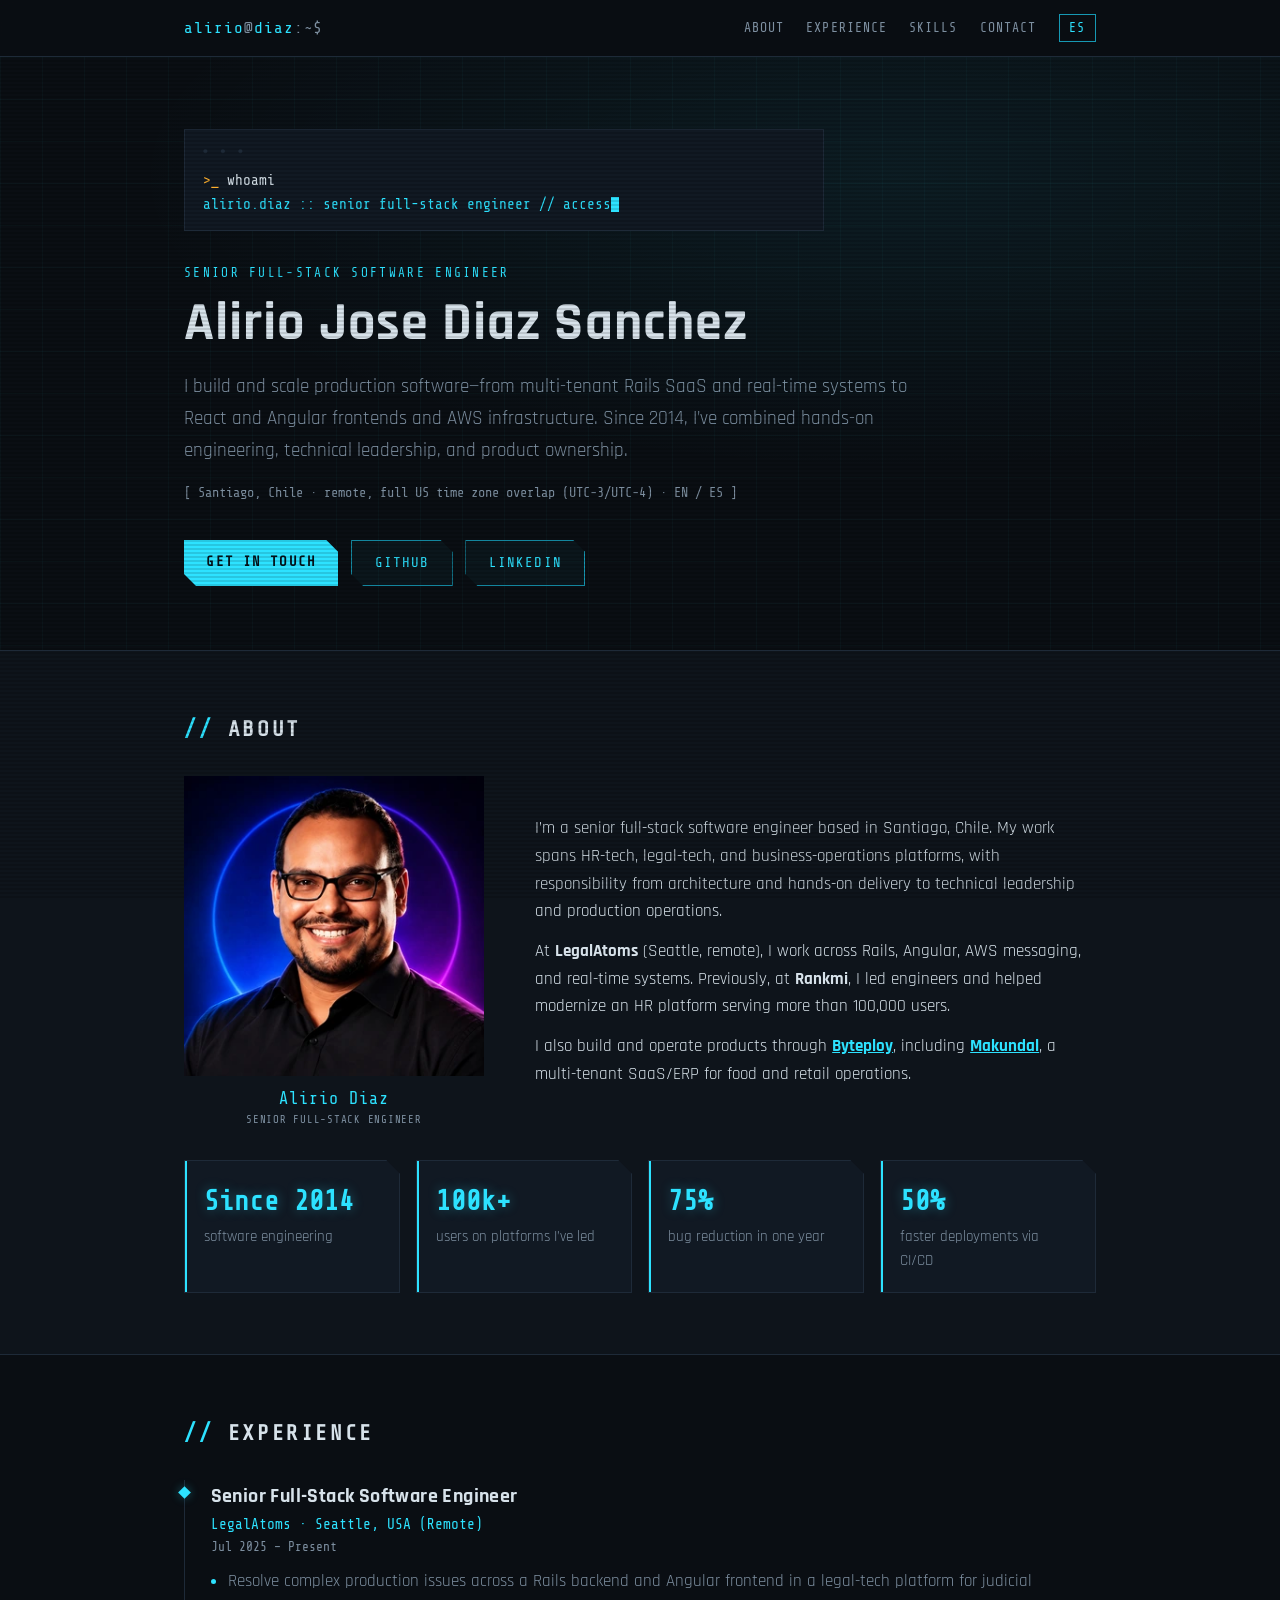
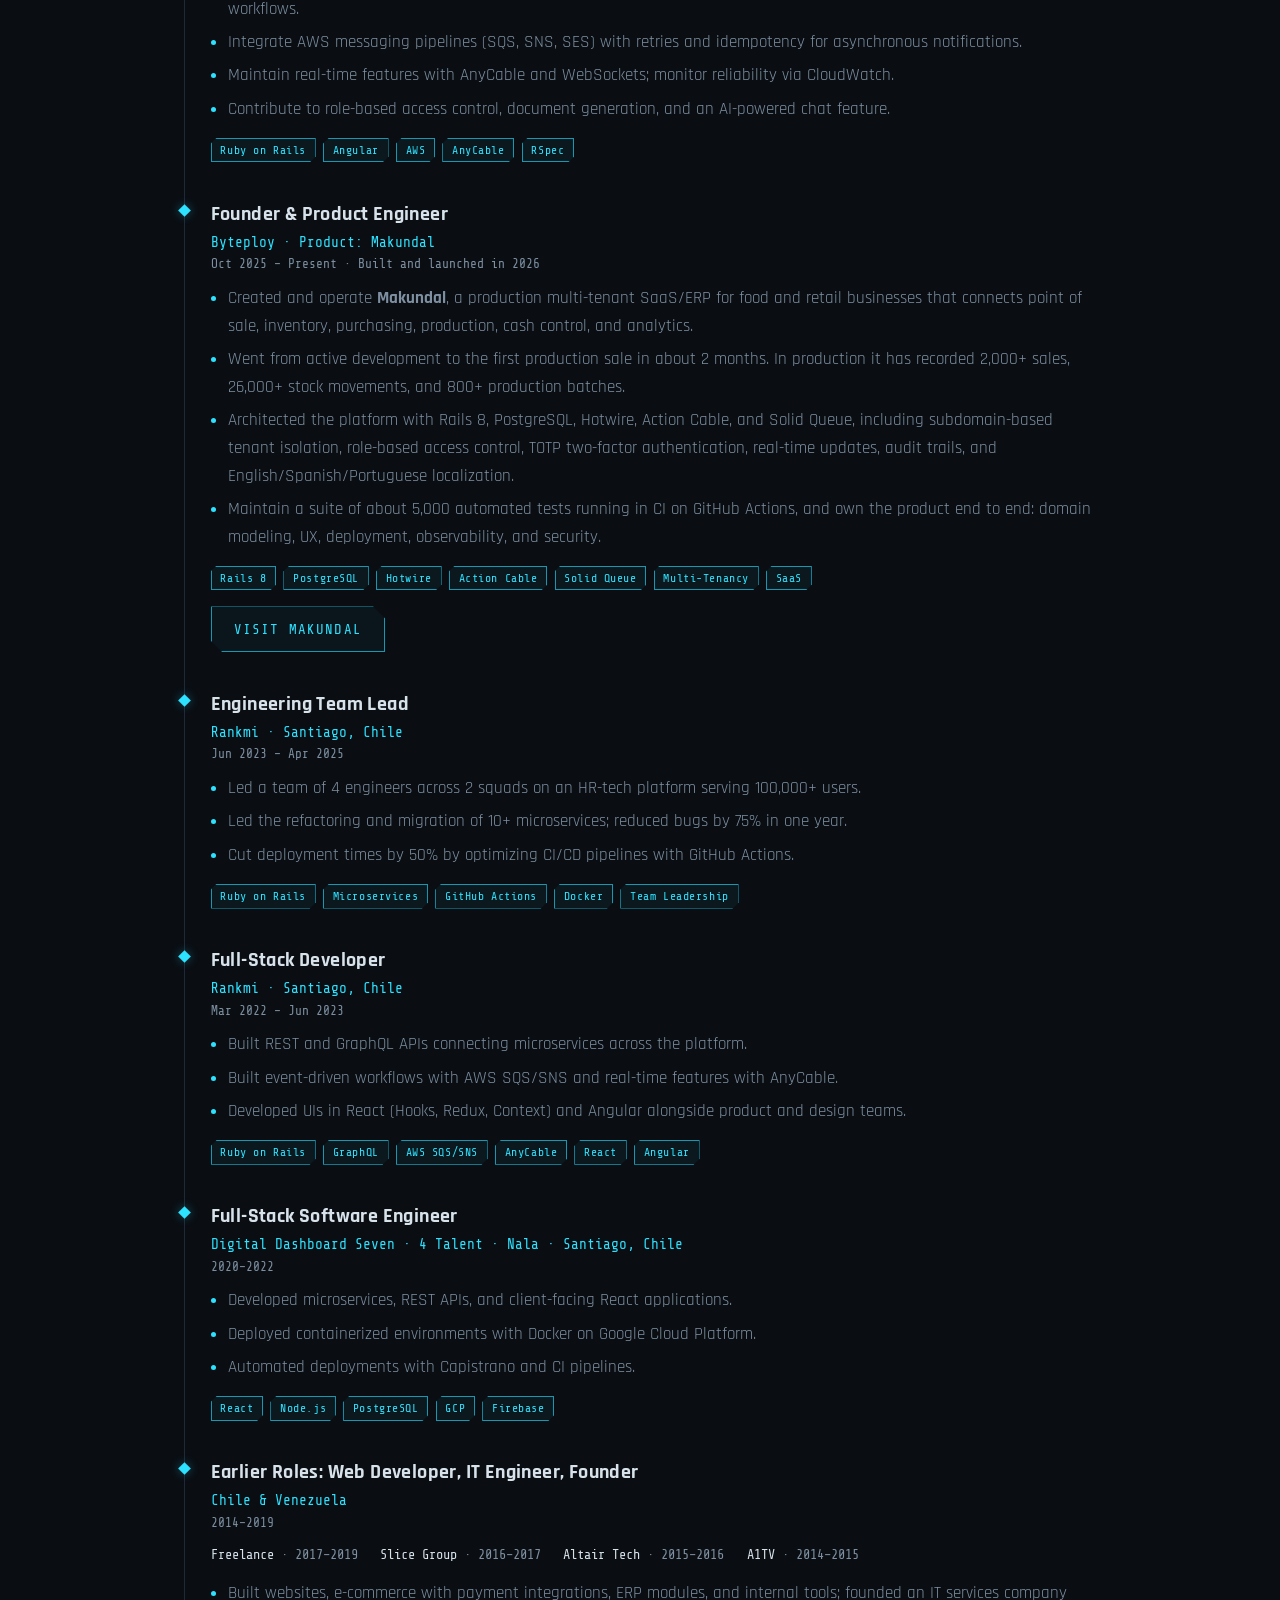
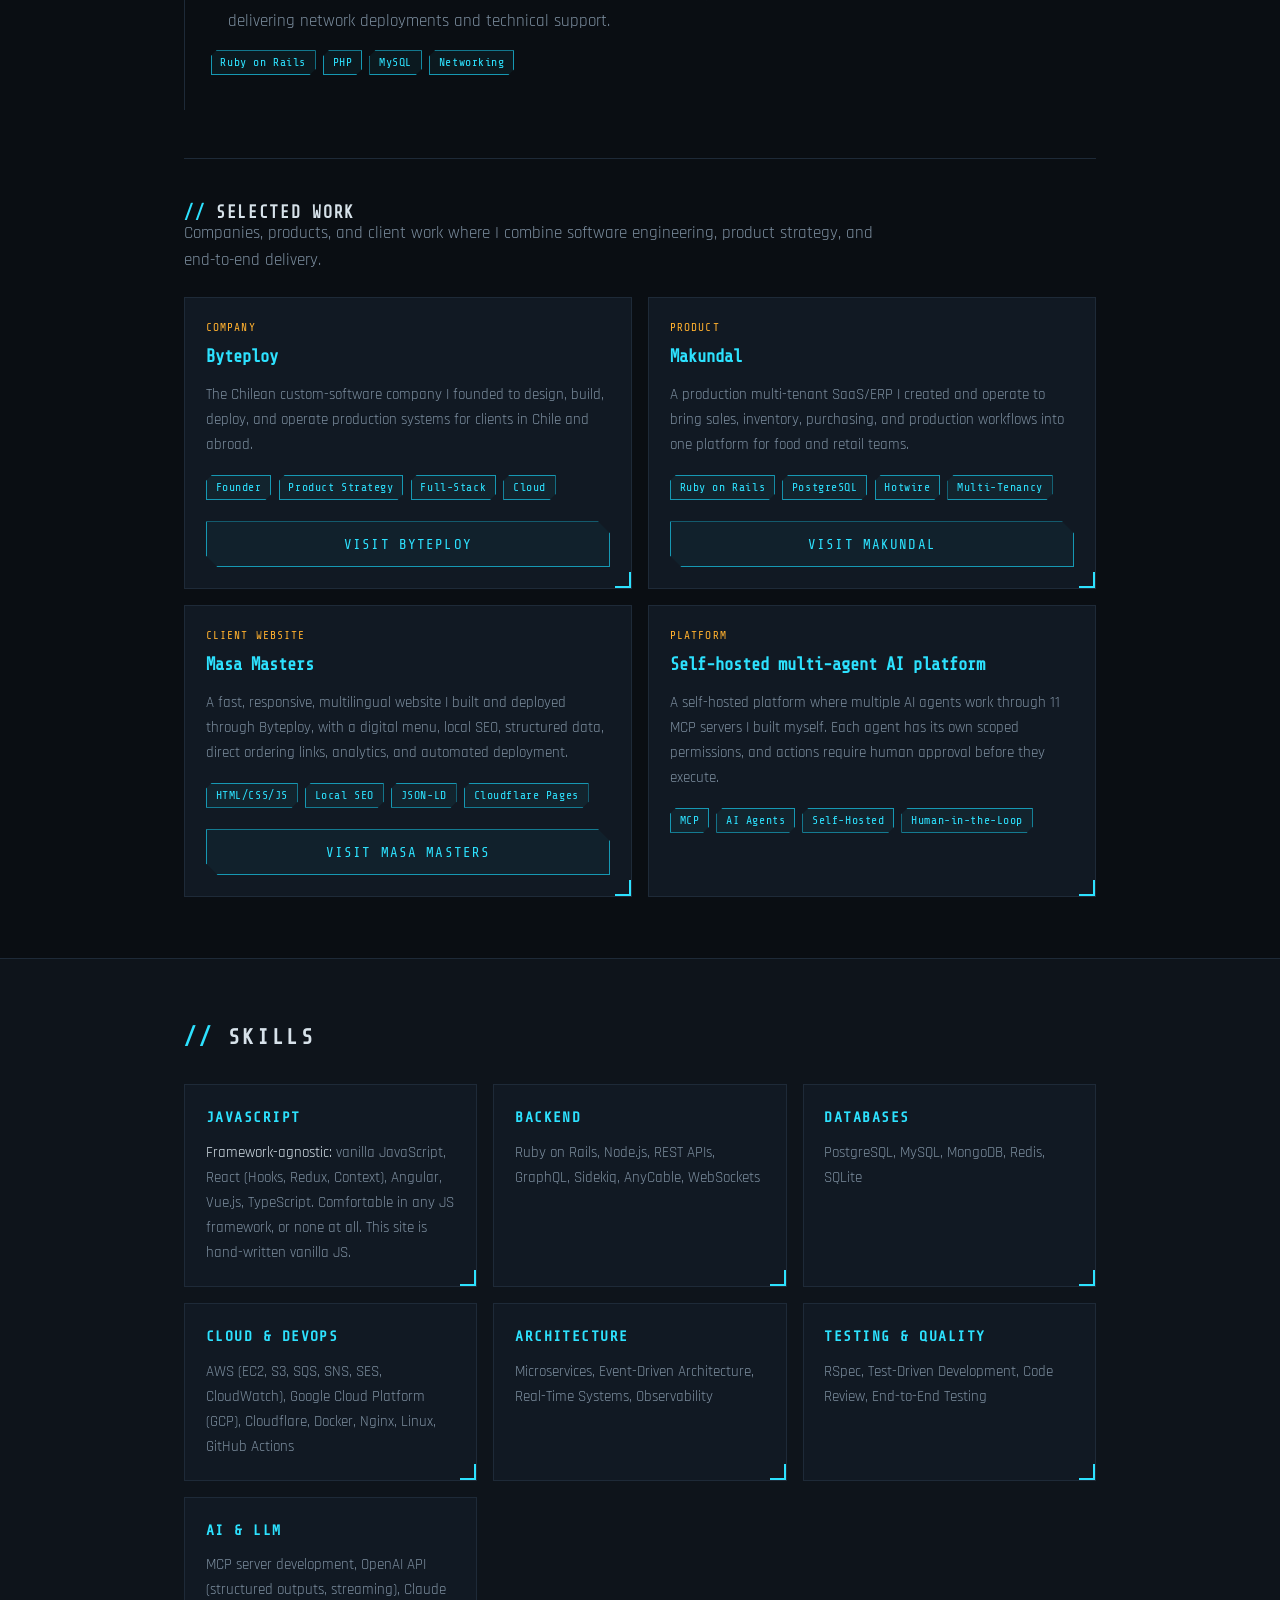
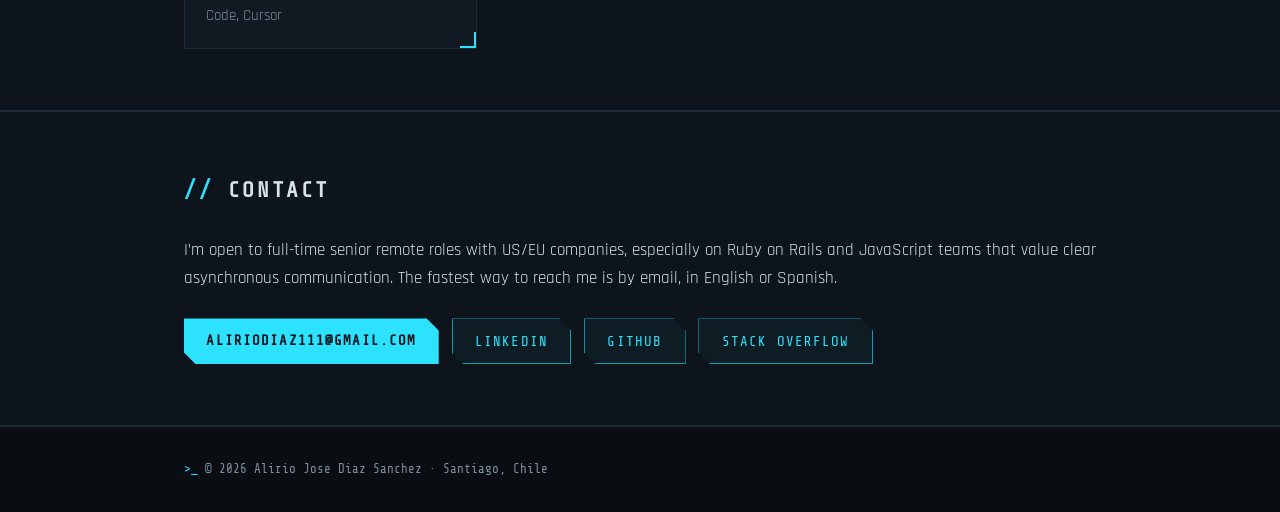
==== commit 388f91fa: "Refresh portfolio: split Rankmi roles, Makundal metrics, AI platform, remove creator section - Remov" ====
--- a/index.html
+++ b/index.html
@@ -55,7 +55,7 @@
         "name": "Alirio Diaz | Senior Full-Stack Engineer",
         "isPartOf": { "@id": "https://aliriods.github.io/#website" },
         "inLanguage": "en",
-        "dateModified": "2026-08-31",
+        "dateModified": "2026-11-10",
         "mainEntity": { "@id": "https://aliriods.github.io/#person" }
       },
       {
@@ -92,7 +92,7 @@
           "@type": "CollegeOrUniversity",
           "name": "Universidad Nacional Experimental Politécnica de la Fuerza Armada (UNEFA)"
         },
-        "knowsAbout": ["Ruby on Rails", "React", "Angular", "JavaScript", "TypeScript", "PostgreSQL", "AWS", "Google Cloud Platform", "Cloudflare", "Apache Kafka", "Docker", "GraphQL", "Microservices", "Event-Driven Architecture", "Multi-Tenant SaaS", "ERP Systems", "Hotwire", "Product Engineering"],
+        "knowsAbout": ["Ruby on Rails", "React", "Angular", "JavaScript", "TypeScript", "PostgreSQL", "AWS", "Google Cloud Platform", "Cloudflare", "Docker", "GraphQL", "Microservices", "Event-Driven Architecture", "Multi-Tenant SaaS", "ERP Systems", "Hotwire", "Model Context Protocol (MCP)", "LLM Integration", "Product Engineering"],
         "knowsLanguage": ["es", "en"],
         "sameAs": [
           "https://github.com/AlirioDS",
@@ -124,7 +124,6 @@
       <a href="#about">About</a>
       <a href="#experience">Experience</a>
       <a href="#skills">Skills</a>
-      <a href="#creator">Creator</a>
       <a href="#contact">Contact</a>
       <a class="lang" href="es/" hreflang="es" lang="es" aria-label="Switch to Spanish">ES</a>
     </div>
@@ -182,7 +181,7 @@
     <div class="job reveal">
       <h3>Senior Full-Stack Software Engineer</h3>
       <p class="org">LegalAtoms · Seattle, USA (Remote)</p>
-      <p class="period">Aug 2025 – Present</p>
+      <p class="period">Jul 2025 – Present</p>
       <ul>
         <li>Resolve complex production issues across a Rails backend and Angular frontend in a legal-tech platform for judicial workflows.</li>
         <li>Integrate AWS messaging pipelines (SQS, SNS, SES) with retries and idempotency for asynchronous notifications.</li>
@@ -194,14 +193,15 @@
 
     <div class="job reveal">
       <h3>Founder &amp; Product Engineer</h3>
-      <p class="org">Makundal · Independent product, operated through Byteploy</p>
-      <p class="period">2024 – Present</p>
+      <p class="org">Byteploy · Product: Makundal</p>
+      <p class="period">Oct 2025 – Present · Built and launched in 2026</p>
       <ul>
         <li>Created and operate <strong>Makundal</strong>, a production multi-tenant SaaS/ERP for food and retail businesses that connects point of sale, inventory, purchasing, production, cash control, and analytics.</li>
-        <li>Architected the platform with Ruby on Rails, PostgreSQL, and Hotwire, including subdomain-based tenant isolation, role-based access control, TOTP two-factor authentication, real-time updates, audit trails, and English/Spanish/Portuguese localization.</li>
-        <li>Own the end-to-end product lifecycle—from domain modeling and UX to automated testing, CI/CD, cloud deployment, observability, and security.</li>
-      </ul>
-      <div class="tags"><span class="tag">Ruby on Rails</span><span class="tag">PostgreSQL</span><span class="tag">Hotwire</span><span class="tag">Multi-Tenancy</span><span class="tag">SaaS</span><span class="tag">Product Engineering</span></div>
+        <li>Went from active development to the first production sale in about 2 months. In production it has recorded 2,000+ sales, 26,000+ stock movements, and 800+ production batches.</li>
+        <li>Architected the platform with Rails 8, PostgreSQL, Hotwire, Action Cable, and Solid Queue, including subdomain-based tenant isolation, role-based access control, TOTP two-factor authentication, real-time updates, audit trails, and English/Spanish/Portuguese localization.</li>
+        <li>Maintain a suite of about 5,000 automated tests running in CI on GitHub Actions, and own the product end to end: domain modeling, UX, deployment, observability, and security.</li>
+      </ul>
+      <div class="tags"><span class="tag">Rails 8</span><span class="tag">PostgreSQL</span><span class="tag">Hotwire</span><span class="tag">Action Cable</span><span class="tag">Solid Queue</span><span class="tag">Multi-Tenancy</span><span class="tag">SaaS</span></div>
       <div class="job-actions">
         <a class="btn ghost" href="https://makundal.com/" target="_blank" rel="noopener noreferrer" aria-label="Visit Makundal (opens in a new tab)">Visit Makundal</a>
       </div>
@@ -210,15 +210,25 @@
     <div class="job reveal">
       <h3>Engineering Team Lead</h3>
       <p class="org">Rankmi · Santiago, Chile</p>
-      <p class="period">Mar 2022 – Apr 2025</p>
+      <p class="period">Jun 2023 – Apr 2025</p>
       <ul>
         <li>Led a team of 4 engineers across 2 squads on an HR-tech platform serving 100,000+ users.</li>
-        <li>Refactored and migrated 10+ microservices; reduced bugs by 75% in one year.</li>
+        <li>Led the refactoring and migration of 10+ microservices; reduced bugs by 75% in one year.</li>
         <li>Cut deployment times by 50% by optimizing CI/CD pipelines with GitHub Actions.</li>
-        <li>Built event-driven workflows with Apache Kafka and AWS SQS/SNS, and real-time collaboration with AnyCable.</li>
-        <li>Modernized UIs in React (Hooks, Redux, Context) and Angular alongside product and design teams.</li>
-      </ul>
-      <div class="tags"><span class="tag">Ruby on Rails</span><span class="tag">React</span><span class="tag">Kafka</span><span class="tag">GraphQL</span><span class="tag">Docker</span><span class="tag">Team Leadership</span></div>
+      </ul>
+      <div class="tags"><span class="tag">Ruby on Rails</span><span class="tag">Microservices</span><span class="tag">GitHub Actions</span><span class="tag">Docker</span><span class="tag">Team Leadership</span></div>
+    </div>
+
+    <div class="job reveal">
+      <h3>Full-Stack Developer</h3>
+      <p class="org">Rankmi · Santiago, Chile</p>
+      <p class="period">Mar 2022 – Jun 2023</p>
+      <ul>
+        <li>Built REST and GraphQL APIs connecting microservices across the platform.</li>
+        <li>Built event-driven workflows with AWS SQS/SNS and real-time features with AnyCable.</li>
+        <li>Developed UIs in React (Hooks, Redux, Context) and Angular alongside product and design teams.</li>
+      </ul>
+      <div class="tags"><span class="tag">Ruby on Rails</span><span class="tag">GraphQL</span><span class="tag">AWS SQS/SNS</span><span class="tag">AnyCable</span><span class="tag">React</span><span class="tag">Angular</span></div>
     </div>
 
     <div class="job reveal">
@@ -237,6 +247,12 @@
       <h3>Earlier Roles: Web Developer, IT Engineer, Founder</h3>
       <p class="org">Chile &amp; Venezuela</p>
       <p class="period">2014–2019</p>
+      <ul class="role-list">
+        <li><strong>Freelance</strong> · 2017–2019</li>
+        <li><strong>Slice Group</strong> · 2016–2017</li>
+        <li><strong>Altair Tech</strong> · 2015–2016</li>
+        <li><strong>A1TV</strong> · 2014–2015</li>
+      </ul>
       <ul>
         <li>Built websites, e-commerce with payment integrations, ERP modules, and internal tools; founded an IT services company delivering network deployments and technical support.</li>
       </ul>
@@ -276,6 +292,13 @@
             <a class="btn ghost" href="https://masamasters.cl/" target="_blank" rel="noopener noreferrer" aria-label="Visit Masa Masters (opens in a new tab)">Visit Masa Masters</a>
           </div>
         </article>
+
+        <article class="work-card reveal">
+          <p class="work-type">Platform</p>
+          <h4>Self-hosted multi-agent AI platform</h4>
+          <p>A self-hosted platform where multiple AI agents work through 11 MCP servers I built myself. Each agent has its own scoped permissions, and actions require human approval before they execute.</p>
+          <div class="tags"><span class="tag">MCP</span><span class="tag">AI Agents</span><span class="tag">Self-Hosted</span><span class="tag">Human-in-the-Loop</span></div>
+        </article>
       </div>
     </div>
   </div>
@@ -289,38 +312,9 @@
       <div class="skill-card reveal"><h3>Backend</h3><p>Ruby on Rails, Node.js, REST APIs, GraphQL, Sidekiq, AnyCable, WebSockets</p></div>
       <div class="skill-card reveal"><h3>Databases</h3><p>PostgreSQL, MySQL, MongoDB, Redis, SQLite</p></div>
       <div class="skill-card reveal"><h3>Cloud &amp; DevOps</h3><p>AWS (EC2, S3, SQS, SNS, SES, CloudWatch), Google Cloud Platform (GCP), Cloudflare, Docker, Nginx, Linux, GitHub Actions</p></div>
-      <div class="skill-card reveal"><h3>Architecture</h3><p>Microservices, Event-Driven Architecture, Apache Kafka, Real-Time Systems, Observability</p></div>
+      <div class="skill-card reveal"><h3>Architecture</h3><p>Microservices, Event-Driven Architecture, Real-Time Systems, Observability</p></div>
       <div class="skill-card reveal"><h3>Testing &amp; Quality</h3><p>RSpec, Test-Driven Development, Code Review, End-to-End Testing</p></div>
-    </div>
-  </div>
-</section>
-
-<section id="creator">
-  <div class="container">
-    <h2 class="reveal">Creator &amp; Streaming</h2>
-    <div class="creator-grid">
-      <figure class="creator-profile reveal">
-        <img src="assets/alirioplay-avatar.webp" alt="Illustrated AlirioPlay avatar" width="480" height="480" loading="lazy" decoding="async">
-        <figcaption>
-          <span class="creator-handle">@AlirioPlay</span>
-          <span class="creator-language">Spanish-language content</span>
-        </figcaption>
-      </figure>
-      <div class="creator-copy reveal">
-        <p class="creator-lede">Alongside my software-engineering work, I create Spanish-language <strong>gaming and streaming content</strong> as AlirioPlay, focused on FPS and multiplayer games—gameplay, first impressions, updates, and sessions with friends.</p>
-        <p>Behind the streams, I use <strong>OBS</strong> with a <strong>dedicated server running Restreamer</strong> for multistreaming, supported by my home lab, network infrastructure, and automation. This setup is a practical extension of how I approach infrastructure: observable, repeatable, and built to evolve.</p>
-        <div class="tags">
-          <span class="tag">OBS</span><span class="tag">Restreamer</span><span class="tag">Multistreaming</span><span class="tag">Home Lab</span><span class="tag">Networking</span><span class="tag">Automation</span>
-        </div>
-        <div class="creator-links">
-          <a class="btn primary" href="https://www.youtube.com/@AlirioPlay" target="_blank" rel="me noopener noreferrer" aria-label="YouTube (opens in a new tab)">YouTube</a>
-          <a class="btn ghost" href="https://www.twitch.tv/alirioplay" target="_blank" rel="me noopener noreferrer" aria-label="Twitch (opens in a new tab)">Twitch</a>
-          <a class="btn ghost" href="https://www.instagram.com/alirioplay/" target="_blank" rel="me noopener noreferrer" aria-label="Instagram (opens in a new tab)">Instagram</a>
-          <a class="btn ghost" href="https://www.tiktok.com/@alirioplay" target="_blank" rel="me noopener noreferrer" aria-label="TikTok (opens in a new tab)">TikTok</a>
-          <a class="btn ghost" href="https://x.com/AlirioDS" target="_blank" rel="me noopener noreferrer" aria-label="X (@AlirioDS, opens in a new tab)">X (@AlirioDS)</a>
-          <a class="btn ghost" href="https://kick.com/alirioplay" target="_blank" rel="me noopener noreferrer" aria-label="Kick (opens in a new tab)">Kick</a>
-        </div>
-      </div>
+      <div class="skill-card reveal"><h3>AI &amp; LLM</h3><p>MCP server development, OpenAI API (structured outputs, streaming), Claude Code, Cursor</p></div>
     </div>
   </div>
 </section>
@@ -328,7 +322,7 @@
 <section class="alt" id="contact">
   <div class="container reveal">
     <h2>Contact</h2>
-    <p>I’m open to collaborating on Ruby on Rails and JavaScript projects, especially with remote teams that value clear asynchronous communication. The fastest way to reach me is by email, in English or Spanish.</p>
+    <p>I’m open to full-time senior remote roles with US/EU companies, especially on Ruby on Rails and JavaScript teams that value clear asynchronous communication. The fastest way to reach me is by email, in English or Spanish.</p>
     <div class="contact-links">
       <a class="btn primary" href="mailto:aliriodiaz111@gmail.com">aliriodiaz111@gmail.com</a>
       <a class="btn ghost" href="https://www.linkedin.com/in/alirio-diaz" target="_blank" rel="me noopener noreferrer" aria-label="LinkedIn (opens in a new tab)">LinkedIn</a>
--- a/style.css
+++ b/style.css
@@ -227,6 +227,9 @@
 .job ul { margin: 0.5rem 0 0.9rem 1.1rem; color: var(--text-muted); }
 .job li { margin-bottom: 0.35rem; }
 .job li::marker { color: var(--accent); }
+.job ul.role-list { list-style: none; margin-left: 0; display: flex; flex-wrap: wrap; gap: 0.3rem 1.4rem; font-family: var(--mono); font-size: 0.85rem; }
+.job ul.role-list li { margin-bottom: 0; }
+.job ul.role-list strong { color: var(--text); font-weight: 400; }
 .job-actions { display: flex; flex-wrap: wrap; gap: 0.8rem; margin-top: 1rem; }
 .tags { display: flex; flex-wrap: wrap; gap: 0.45rem; }
 .tag {
@@ -278,41 +281,6 @@
 .skill-card h3 { font-family: var(--mono); font-size: 0.92rem; margin-bottom: 0.6rem; color: var(--accent); text-transform: uppercase; letter-spacing: 0.1em; }
 .skill-card p { color: var(--text-muted); font-size: 0.95rem; }
 .skill-card .hl { color: var(--text); }
-
-/* creator */
-.creator-grid {
-  display: grid; grid-template-columns: minmax(180px, 230px) minmax(0, 1fr);
-  gap: clamp(1.8rem, 5vw, 3.2rem); align-items: center;
-}
-.creator-profile {
-  margin: 0; padding: 0.65rem; background: var(--panel); border: 1px solid var(--border);
-  position: relative;
-  clip-path: polygon(0 0, calc(100% - 16px) 0, 100% 16px, 100% 100%, 16px 100%, 0 calc(100% - 16px));
-}
-.creator-profile::after {
-  content: ""; position: absolute; right: 0; bottom: 0;
-  width: 16px; height: 16px;
-  border-right: 2px solid var(--accent); border-bottom: 2px solid var(--accent);
-}
-.creator-profile img {
-  display: block; width: 100%; height: auto; aspect-ratio: 1; object-fit: cover;
-  border: 1px solid var(--border);
-}
-.creator-profile figcaption {
-  display: flex; flex-direction: column; align-items: center;
-  padding: 0.75rem 0.4rem 0.25rem; font-family: var(--mono); line-height: 1.35;
-}
-.creator-handle { color: var(--accent); letter-spacing: 0.06em; }
-.creator-language {
-  margin-top: 0.15rem; color: var(--text-muted); font-size: 0.7rem;
-  letter-spacing: 0.08em; text-transform: uppercase;
-}
-.creator-copy p { color: var(--text-muted); }
-.creator-copy p + p { margin-top: 0.9rem; }
-.creator-copy strong { color: var(--text); }
-.creator-copy .creator-lede { color: var(--text); font-size: 1.08rem; }
-.creator-copy .tags { margin-top: 1.25rem; }
-.creator-links { display: flex; flex-wrap: wrap; gap: 0.8rem; margin-top: 1.6rem; }
 
 /* contact */
 .contact-links { display: flex; flex-wrap: wrap; gap: 0.8rem; margin-top: 1.6rem; }
@@ -336,9 +304,6 @@
   .about-grid { grid-template-columns: 1fr; }
   .professional-profile { width: min(100%, 300px); margin: 0 auto; }
   .job-actions .btn { flex: 1 1 12rem; text-align: center; }
-  .creator-grid { grid-template-columns: 1fr; }
-  .creator-profile { width: min(100%, 220px); margin: 0 auto; }
-  .creator-links .btn { flex: 1 1 8rem; text-align: center; }
 }
 @media (max-width: 520px) {
   .terminal .out { min-height: 3.3em; }
@@ -348,9 +313,6 @@
 }
 @media (min-width: 600px) {
   .work-grid { grid-template-columns: repeat(2, minmax(0, 1fr)); }
-}
-@media (min-width: 900px) {
-  .work-grid { grid-template-columns: repeat(3, minmax(0, 1fr)); }
 }
 @media (prefers-reduced-motion: reduce) {
   .js .reveal { opacity: 1; transform: none; transition: none; }
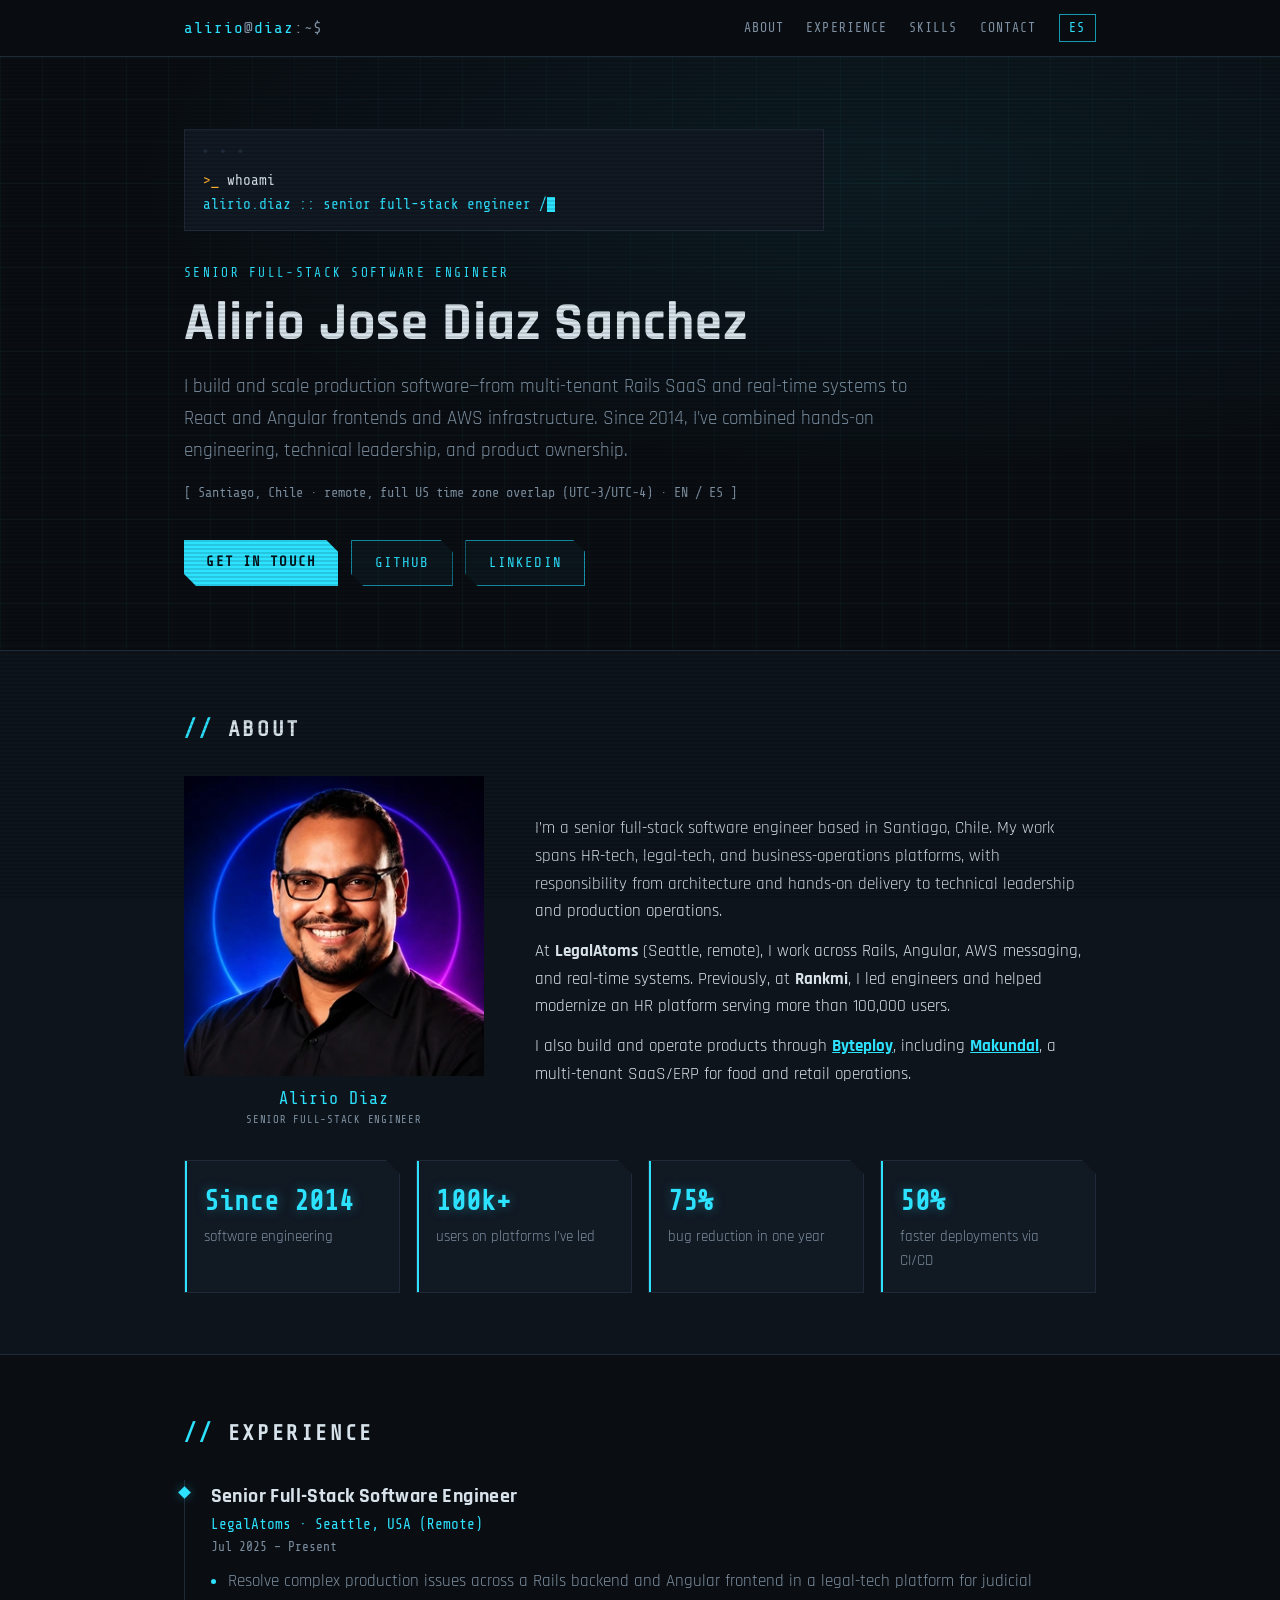
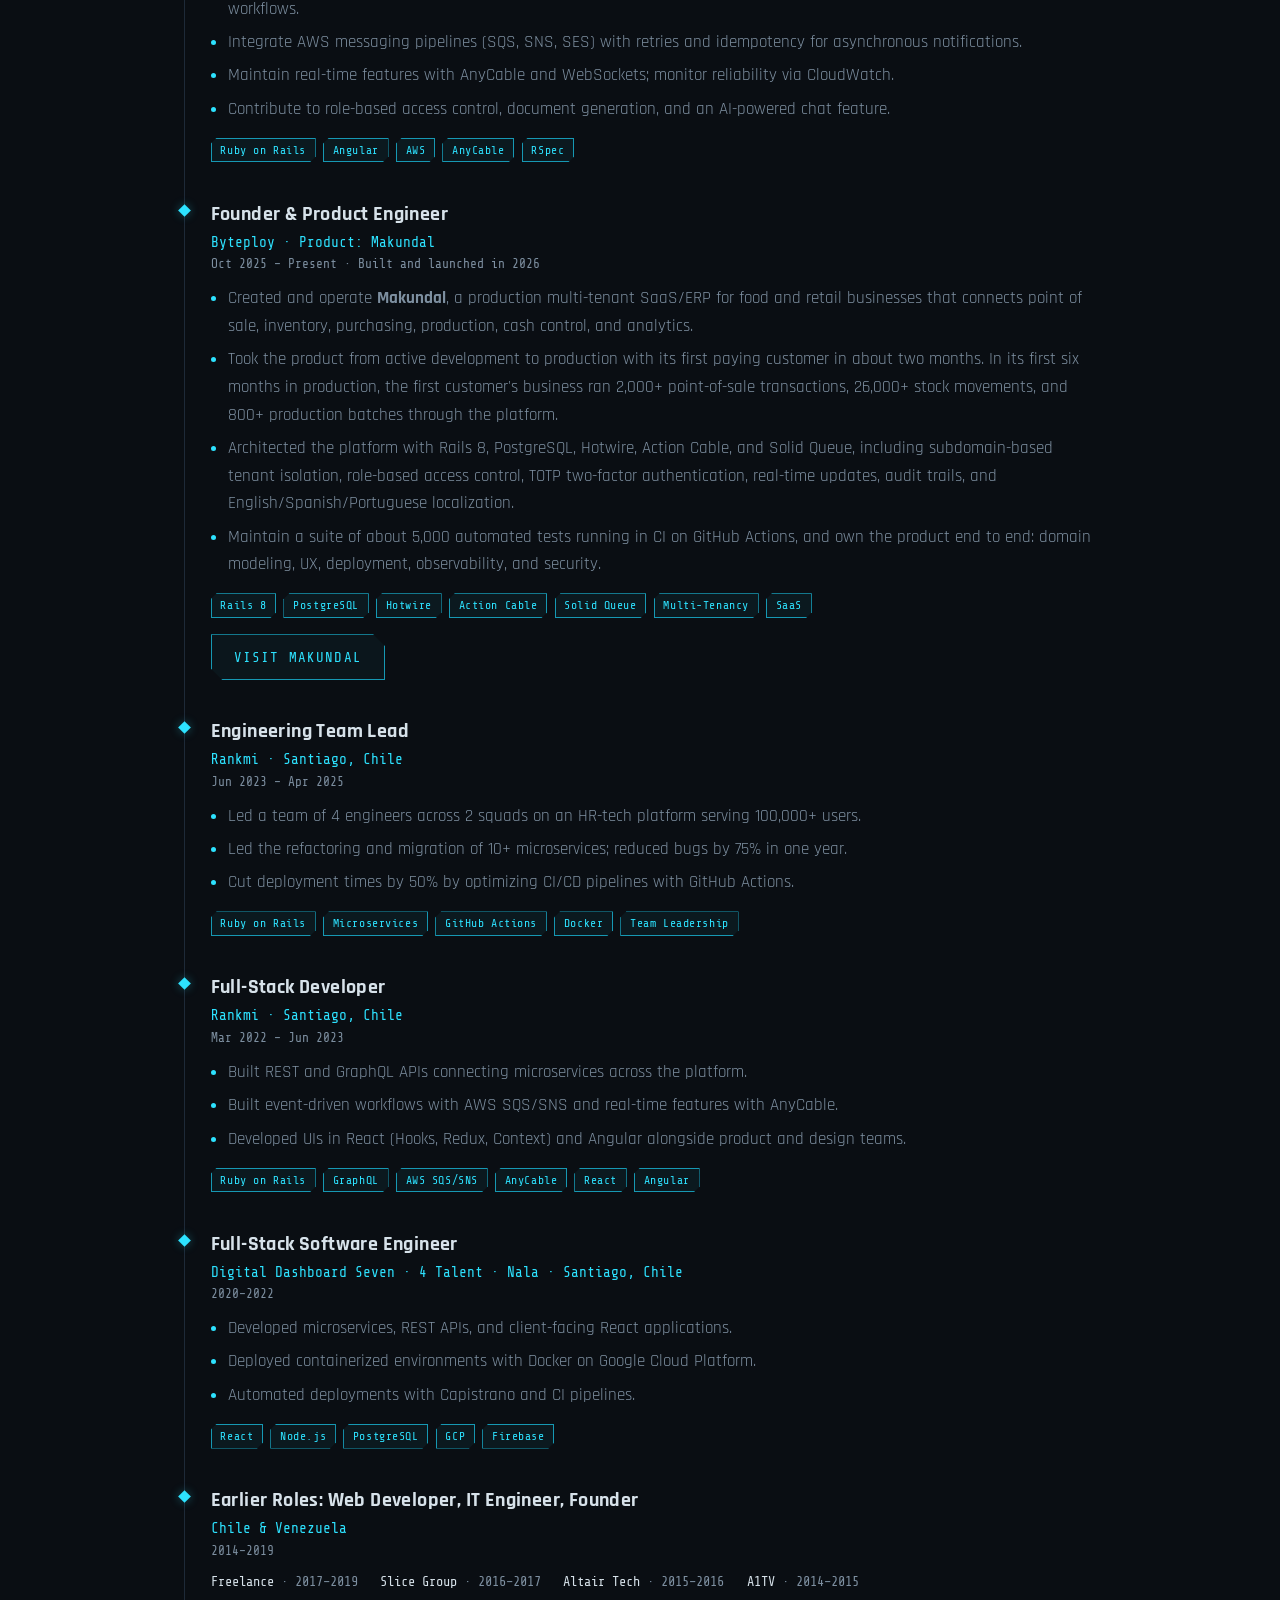
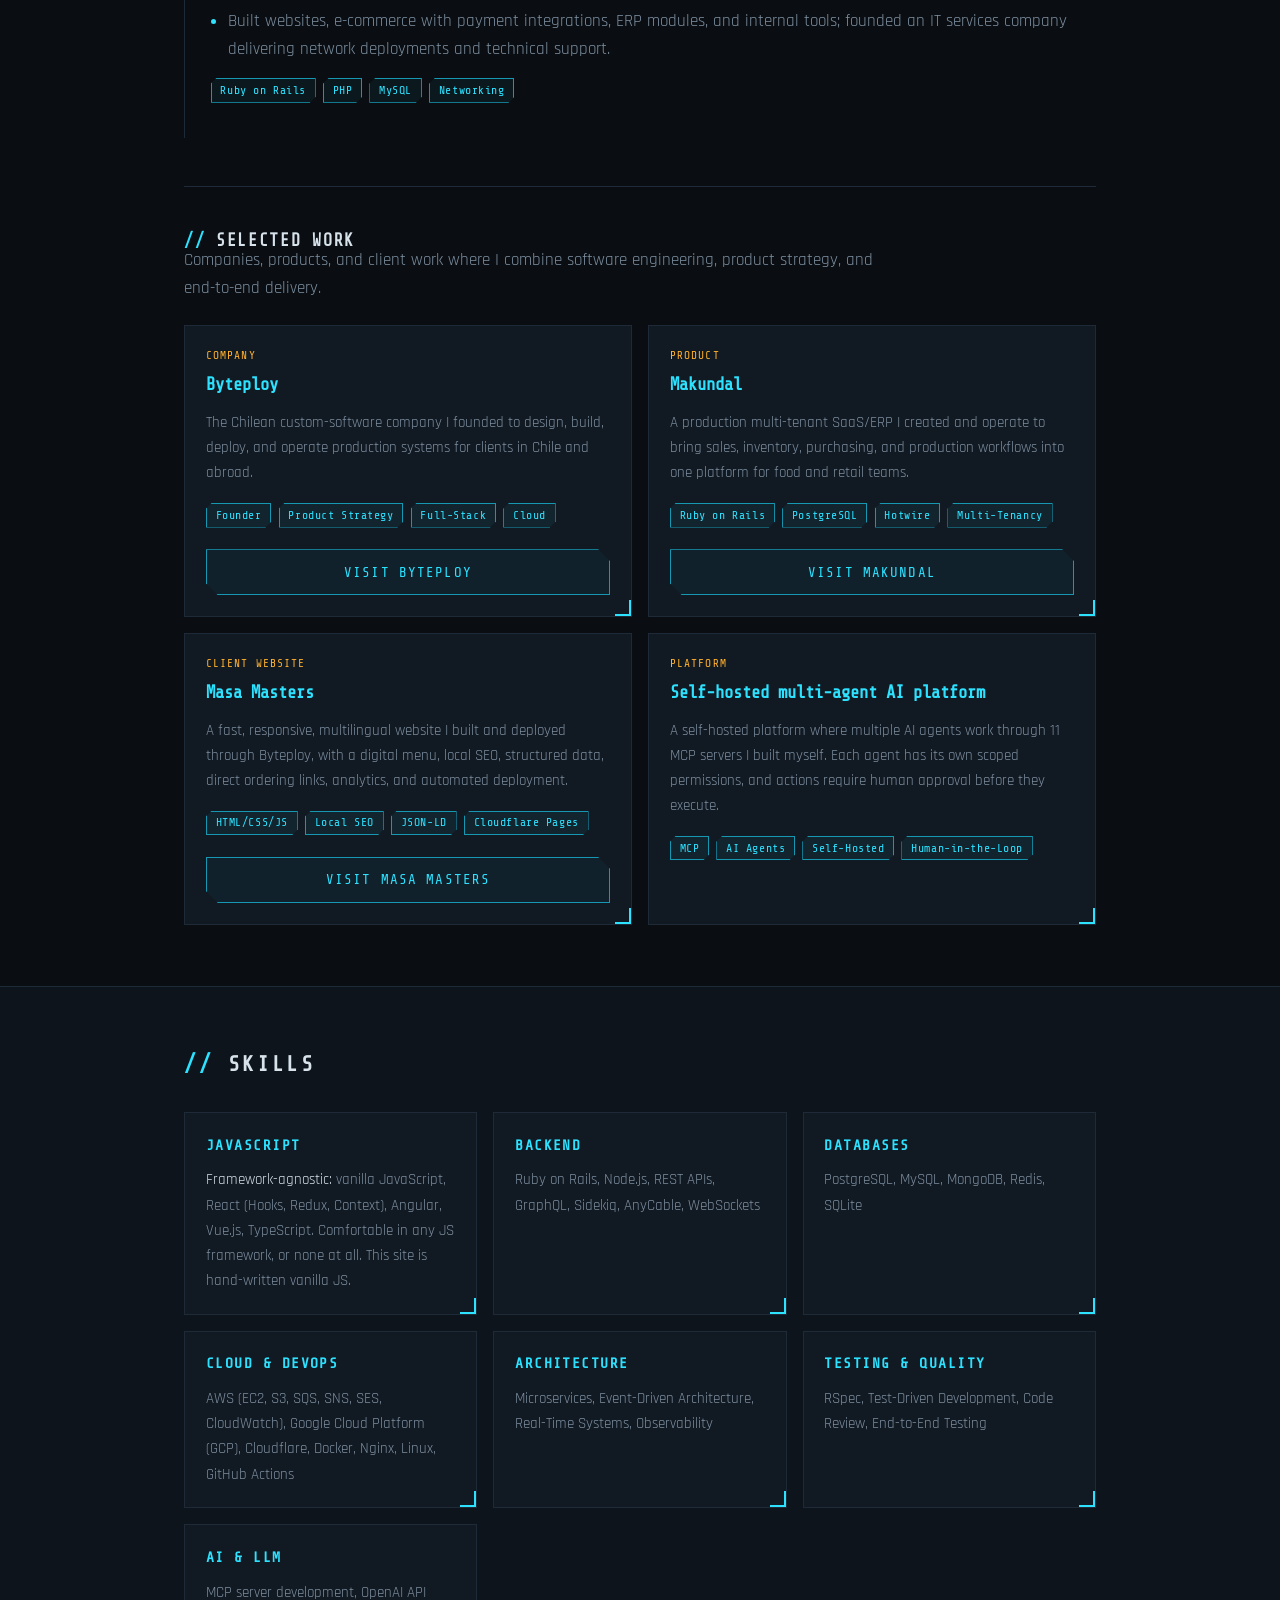
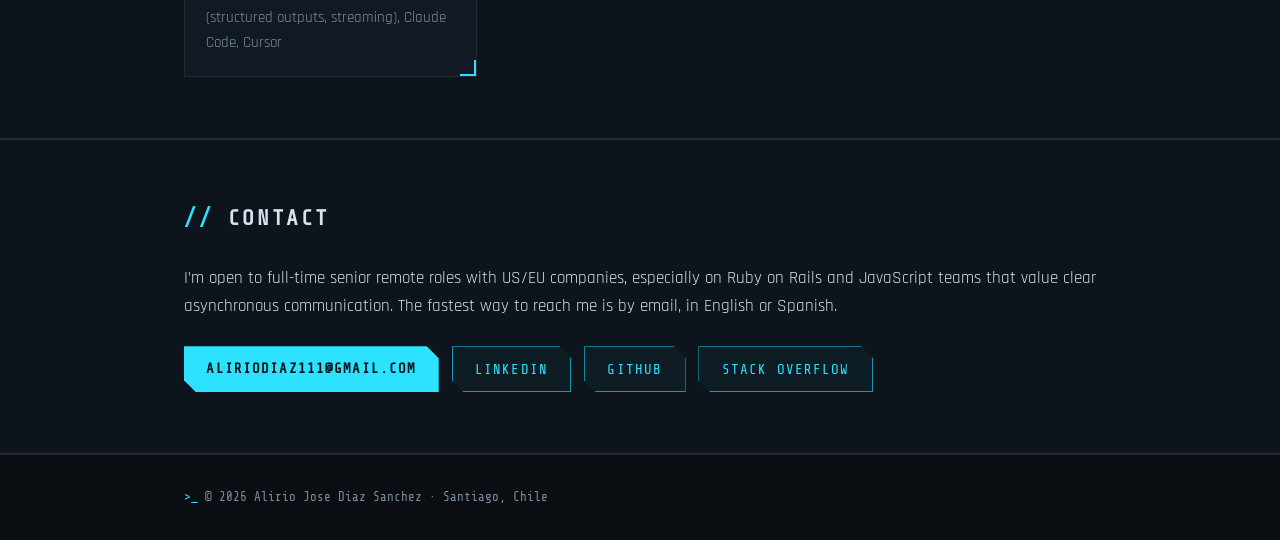
==== commit a363b666: "Makundal: describe metrics as the first customer's transactions (EN) The numbers are the first custo" ====
--- a/index.html
+++ b/index.html
@@ -197,7 +197,7 @@
       <p class="period">Oct 2025 – Present · Built and launched in 2026</p>
       <ul>
         <li>Created and operate <strong>Makundal</strong>, a production multi-tenant SaaS/ERP for food and retail businesses that connects point of sale, inventory, purchasing, production, cash control, and analytics.</li>
-        <li>Went from active development to the first production sale in about 2 months. In production it has recorded 2,000+ sales, 26,000+ stock movements, and 800+ production batches.</li>
+        <li>Took the product from active development to production with its first paying customer in about two months. In its first six months in production, the first customer's business ran 2,000+ point-of-sale transactions, 26,000+ stock movements, and 800+ production batches through the platform.</li>
         <li>Architected the platform with Rails 8, PostgreSQL, Hotwire, Action Cable, and Solid Queue, including subdomain-based tenant isolation, role-based access control, TOTP two-factor authentication, real-time updates, audit trails, and English/Spanish/Portuguese localization.</li>
         <li>Maintain a suite of about 5,000 automated tests running in CI on GitHub Actions, and own the product end to end: domain modeling, UX, deployment, observability, and security.</li>
       </ul>
